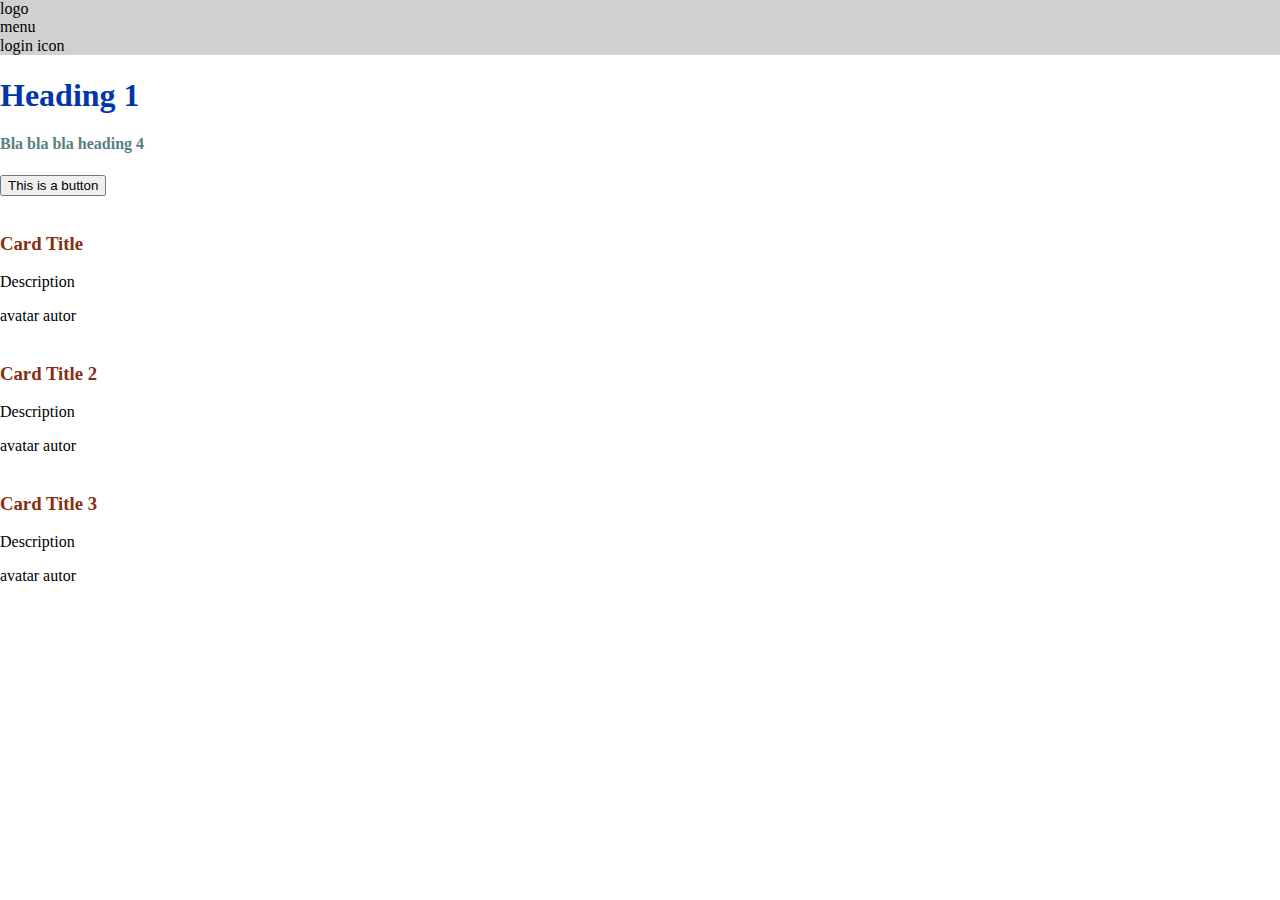
==== index.html @ f60b4ba6 "nknkjnkn" ====
<!DOCTYPE html>
<html lang="en">
<head>
    <meta charset="UTF-8">
    <meta http-equiv="X-UA-Compatible" content="IE=edge">
    <meta name="viewport" content="width=device-width, initial-scale=1.0">
    <title>Document</title>
    <link rel="stylesheet" href="css/normilize.css">
    <link rel="stylesheet" href="css/style.css">
</head>
<body>
<!-- start header -->
<header>
    <div>logo</div>
    <div>menu</div>
    <div>login icon</div>
</header>
<!-- end header -->

<!-- start hero -->
<section>
<h1> Heading 1</h1>
<h4> Bla bla bla heading 4</h4>
<button>This is a button </button>
</section>
<!-- end hero -->

<!-- start cards -->
<section>
<!-- start - card 1 -->
<div>
    <img src="" alt="">
    <h3>Card Title</h3>
    <p>Description</p>
   avatar
   autor
</div>
<!-- end - card 1 -->

<!-- start - card 2 -->
<div>
    <img src="" alt="">
    <h3>Card Title 2</h3>
    <p>Description</p>
   avatar
   autor
</div>
<!-- end - card 2 -->

<!-- start - card 3 -->
<div>
    <img src="" alt="">
    <h3>Card Title 3</h3>
    <p>Description</p>
   avatar
   autor
</div>
<!-- end - card 3 -->

</section>
<!-- end - cards -->

<!-- <div> div 1
    <div></div>
</div>



   <h1>Heading 1 </h1>
   <h2>Heading 2 </h2>
   <h3>Heading 3 </h3>
   <h4>Heading 4 </h4>
   <h5>Heading 5 </h5>
   <h6>Heading 6 </h6>
   <p> Paragraph </p> -->

</body>
</html>
---- css/normilize.css ----
/* Document
 * ========================================================================== */

/**
 * 1. Correct the line height in all browsers.
 * 2. Prevent adjustments of font size after orientation changes in
 *    IE on Windows Phone and in iOS.
 */

 html {
    line-height: 1.15; /* 1 */
    -ms-text-size-adjust: 100%; /* 2 */
    -webkit-text-size-adjust: 100%; /* 2 */
  }
  
  /* Sections
   * ========================================================================== */
  
  /**
   * Correct the font size and margin on `h1` elements within `section` and
   * `article` contexts in Chrome, Edge, Firefox, and Safari.
   */
  
  h1 {
    font-size: 2em;
    margin: 0.67em 0;
  }
  
  /* Grouping content
   * ========================================================================== */
  
  /**
   * Remove the margin on nested lists in Chrome, Edge, IE, and Safari.
   */
  
  dl dl,
  dl ol,
  dl ul,
  ol dl,
  ul dl {
    margin: 0;
  }
  
  /**
   * Remove the margin on nested lists in Edge 18- and IE.
   */
  
  ol ol,
  ol ul,
  ul ol,
  ul ul {
    margin: 0;
  }
  
  /**
   * 1. Add the correct box sizing in Firefox.
   * 2. Correct the inheritance of border color in Firefox.
   * 3. Show the overflow in Edge 18- and IE.
   */
  
  hr {
    box-sizing: content-box; /* 1 */
    color: inherit; /* 2 */
    height: 0; /* 1 */
    overflow: visible; /* 3 */
  }
  
  /**
   * Add the correct display in IE.
   */
  
  main {
    display: block;
  }
  
  /**
   * 1. Correct the inheritance and scaling of font size in all browsers.
   * 2. Correct the odd `em` font sizing in all browsers.
   */
  
  pre {
    font-family: monospace, monospace; /* 1 */
    font-size: 1em; /* 2 */
  }
  
  /* Text-level semantics
   * ========================================================================== */
  
  /**
   * Remove the gray background on active links in IE 10.
   */
  
  a {
    background-color: transparent;
  }
  
  /**
   * Add the correct text decoration in Edge 18-, IE, and Safari.
   */
  
  abbr[title] {
    text-decoration: underline;
    text-decoration: underline dotted;
  }
  
  /**
   * Add the correct font weight in Chrome, Edge, and Safari.
   */
  
  b,
  strong {
    font-weight: bolder;
  }
  
  /**
   * 1. Correct the inheritance and scaling of font size in all browsers.
   * 2. Correct the odd `em` font sizing in all browsers.
   */
  
  code,
  kbd,
  samp {
    font-family: monospace, monospace; /* 1 */
    font-size: 1em; /* 2 */
  }
  
  /**
   * Add the correct font size in all browsers.
   */
  
  small {
    font-size: 80%;
  }
  
  /* Embedded content
   * ========================================================================== */
  
  /**
   * Add the correct display in IE 9-.
   */
  
  audio,
  video {
    display: inline-block;
  }
  
  /**
   * Add the correct display in iOS 4-7.
   */
  
  audio:not([controls]) {
    display: none;
    height: 0;
  }
  
  /**
   * Remove the border on images within links in IE 10-.
   */
  
  img {
    border-style: none;
  }
  
  /**
   * Hide the overflow in IE.
   */
  
  svg:not(:root) {
    overflow: hidden;
  }
  
  /* Tabular data
   * ========================================================================== */
  
  /**
   * 1. Correct table border color inheritance in all Chrome, Edge, and Safari.
   * 2. Remove text indentation from table contents in Chrome, Edge, and Safari.
   */
  
  table {
    border-color: inherit; /* 1 */
    text-indent: 0; /* 2 */
  }
  
  /* Forms
   * ========================================================================== */
  
  /**
   * Remove the margin on controls in Safari.
   */
  
  button,
  input,
  select {
    margin: 0;
  }
  
  /**
   * 1. Show the overflow in IE.
   * 2. Remove the inheritance of text transform in Edge 18-, Firefox, and IE.
   */
  
  button {
    overflow: visible; /* 1 */
    text-transform: none; /* 2 */
  }
  
  /**
   * Correct the inability to style buttons in iOS and Safari.
   */
  
  button,
  [type="button"],
  [type="reset"],
  [type="submit"] {
    -webkit-appearance: button;
  }
  
  /**
   * Correct the padding in Firefox.
   */
  
  fieldset {
    padding: 0.35em 0.75em 0.625em;
  }
  
  /**
   * Show the overflow in Edge 18- and IE.
   */
  
  input {
    overflow: visible;
  }
  
  /**
   * 1. Correct the text wrapping in Edge 18- and IE.
   * 2. Correct the color inheritance from `fieldset` elements in IE.
   */
  
  legend {
    box-sizing: border-box; /* 1 */
    color: inherit; /* 2 */
    display: table; /* 1 */
    max-width: 100%; /* 1 */
    white-space: normal; /* 1 */
  }
  
  /**
   * 1. Add the correct display in Edge 18- and IE.
   * 2. Add the correct vertical alignment in Chrome, Edge, and Firefox.
   */
  
  progress {
    display: inline-block; /* 1 */
    vertical-align: baseline; /* 2 */
  }
  
  /**
   * Remove the inheritance of text transform in Firefox.
   */
  
  select {
    text-transform: none;
  }
  
  /**
   * 1. Remove the margin in Firefox and Safari.
   * 2. Remove the default vertical scrollbar in IE.
   */
  
  textarea {
    margin: 0; /* 1 */
    overflow: auto; /* 2 */
  }
  
  /**
   * 1. Add the correct box sizing in IE 10-.
   * 2. Remove the padding in IE 10-.
   */
  
  [type="checkbox"],
  [type="radio"] {
    box-sizing: border-box; /* 1 */
    padding: 0; /* 2 */
  }
  
  /**
   * 1. Correct the odd appearance in Chrome, Edge, and Safari.
   * 2. Correct the outline style in Safari.
   */
  
  [type="search"] {
    -webkit-appearance: textfield; /* 1 */
    outline-offset: -2px; /* 2 */
  }
  
  /**
   * Correct the cursor style of increment and decrement buttons in Safari.
   */
  
  ::-webkit-inner-spin-button,
  ::-webkit-outer-spin-button {
    height: auto;
  }
  
  /**
   * Correct the text style of placeholders in Chrome, Edge, and Safari.
   */
  
  ::-webkit-input-placeholder {
    color: inherit;
    opacity: 0.54;
  }
  
  /**
   * Remove the inner padding in Chrome, Edge, and Safari on macOS.
   */
  
  ::-webkit-search-decoration {
    -webkit-appearance: none;
  }
  
  /**
   * 1. Correct the inability to style upload buttons in iOS and Safari.
   * 2. Change font properties to `inherit` in Safari.
   */
  
  ::-webkit-file-upload-button {
    -webkit-appearance: button; /* 1 */
    font: inherit; /* 2 */
  }
  
  /**
   * Remove the inner border and padding of focus outlines in Firefox.
   */
  
  ::-moz-focus-inner {
    border-style: none;
    padding: 0;
  }
  
  /**
   * Restore the focus outline styles unset by the previous rule in Firefox.
   */
  
  :-moz-focusring {
    outline: 1px dotted ButtonText;
  }
  
  /**
   * Remove the additional :invalid styles in Firefox.
   */
  
  :-moz-ui-invalid {
    box-shadow: none;
  }
  
  /* Interactive
   * ========================================================================== */
  
  /*
   * Add the correct display in Edge 18- and IE.
   */
  
  details {
    display: block;
  }
  
  /*
   * Add the correct styles in Edge 18-, IE, and Safari.
   */
  
  dialog {
    background-color: white;
    border: solid;
    color: black;
    display: block;
    height: -moz-fit-content;
    height: -webkit-fit-content;
    height: fit-content;
    left: 0;
    margin: auto;
    padding: 1em;
    position: absolute;
    right: 0;
    width: -moz-fit-content;
    width: -webkit-fit-content;
    width: fit-content;
  }
  
  dialog:not([open]) {
    display: none;
  }
  
  /*
   * Add the correct display in all browsers.
   */
  
  summary {
    display: list-item;
  }
  
  /* Scripting
   * ========================================================================== */
  
  /**
   * Add the correct display in IE 9-.
   */
  
  canvas {
    display: inline-block;
  }
  
  /**
   * Add the correct display in IE.
   */
  
  template {
    display: none;
  }
  
  /* User interaction
   * ========================================================================== */
  
  /**
   * Add the correct display in IE 10-.
   */
  
  [hidden] {
    display: none;
  }
---- css/style.css ----
body {
    margin: 0;
}

h1 {
    color: rgb(0, 54, 170);
}
h2 {
    color: chartreuse;
}
h3 {
    color: rgb(136, 45, 17);
}
h4 {
    color: rgb(88, 128, 129);
}
header {
    background-color: rgb(209, 209, 209);
}

div {
    border: solid 0,5px blueviolet;
    width: 100px;
}
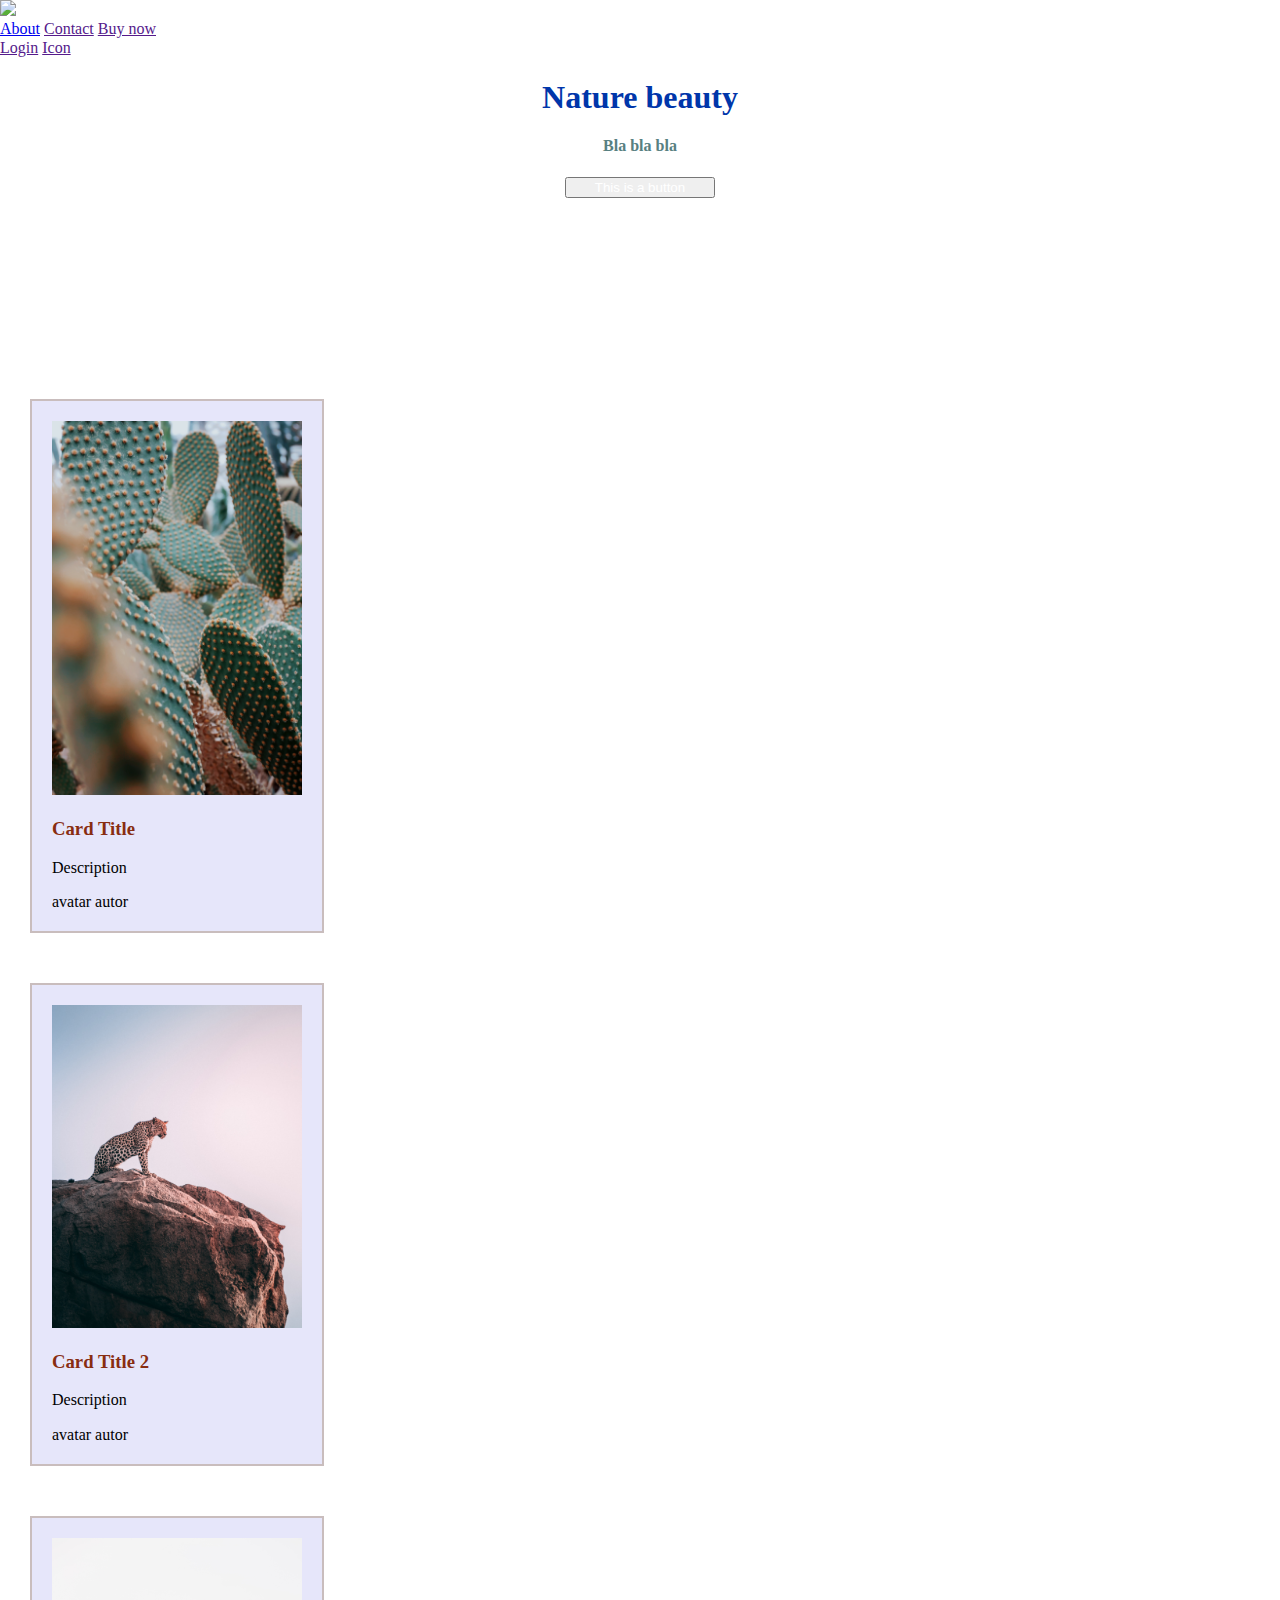
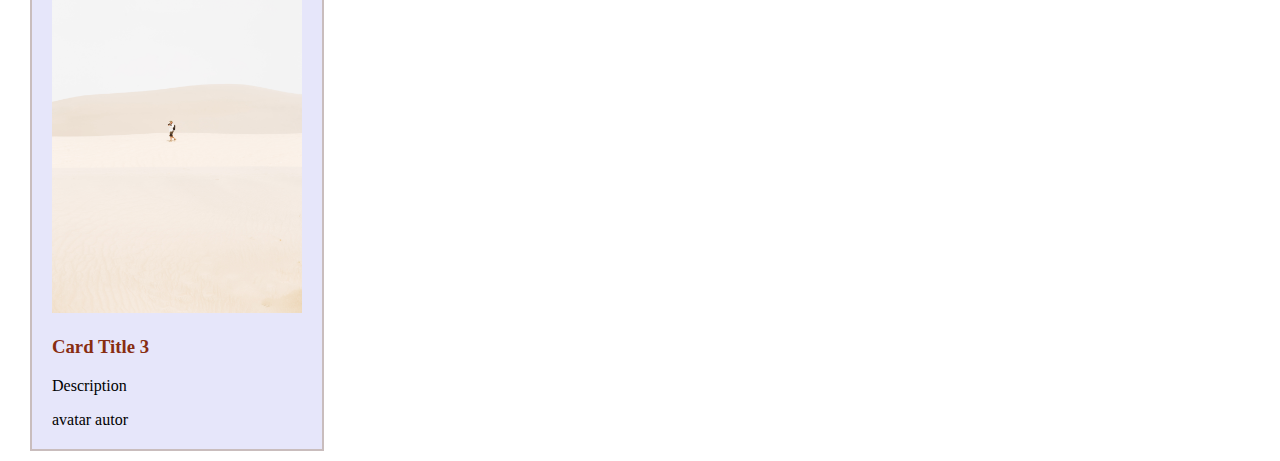
==== commit c530f89c: "fdbfds" ====
--- a/index.html
+++ b/index.html
@@ -11,25 +11,35 @@
 <body>
 <!-- start header -->
 <header>
-    <div>logo</div>
-    <div>menu</div>
-    <div>login icon</div>
+    <div>
+        <img src="https://www.ironhack.com/assets/icons/ironhack_logos/logo.svg" 
+        class="logo-header">
+    </div>
+    <nav>
+        <a href="https://www.whatsapp.com/">About</a>
+        <a href="">Contact</a>
+        <a href="">Buy now</a>
+    </nav>
+    <div>
+        <a href="">Login</a>
+        <a href="">Icon</a>
+    </div>
 </header>
 <!-- end header -->
 
 <!-- start hero -->
-<section>
-<h1> Heading 1</h1>
-<h4> Bla bla bla heading 4</h4>
-<button>This is a button </button>
+<section id="hero">
+<h1> Nature beauty</h1>
+<h4> Bla bla bla </h4>
+<button class="button">This is a button </button>
 </section>
 <!-- end hero -->
 
 <!-- start cards -->
 <section>
 <!-- start - card 1 -->
-<div>
-    <img src="" alt="">
+<div class="card">
+    <img src="img/cactus.jpg" alt="">
     <h3>Card Title</h3>
     <p>Description</p>
    avatar
@@ -38,8 +48,8 @@
 <!-- end - card 1 -->
 
 <!-- start - card 2 -->
-<div>
-    <img src="" alt="">
+<div class="card">
+    <img src="img/animal.jpg" alt="">
     <h3>Card Title 2</h3>
     <p>Description</p>
    avatar
@@ -48,8 +58,8 @@
 <!-- end - card 2 -->
 
 <!-- start - card 3 -->
-<div>
-    <img src="" alt="">
+<div class="card">
+    <img src="img/Desert.jpg" alt="">
     <h3>Card Title 3</h3>
     <p>Description</p>
    avatar
--- a/css/style.css
+++ b/css/style.css
@@ -14,11 +14,31 @@
 h4 {
     color: rgb(88, 128, 129);
 }
-header {
-    background-color: rgb(209, 209, 209);
+/* div {
+    border: solid 1px rgb(99, 64, 131);
+    width: 150px;
+} */
+
+.card {
+    background-color: lavender;
+    width: 250px;
+    padding: 20px;
+    border: 2px solid rgb(201, 189, 189);
+    margin: 50px 30px 10px 30px;
+}
+img {
+    width: 100%;
+}
+.logo-header {
+    width: 100px;
 }
 
-div {
-    border: solid 0,5px blueviolet;
-    width: 100px;
+.button {
+    width: 150px;
+    color: rgb(255, 255, 255); 
 }
+#hero { 
+    height: 30vh;
+    /* background-color: cornsilk; */
+text-align: center;
+}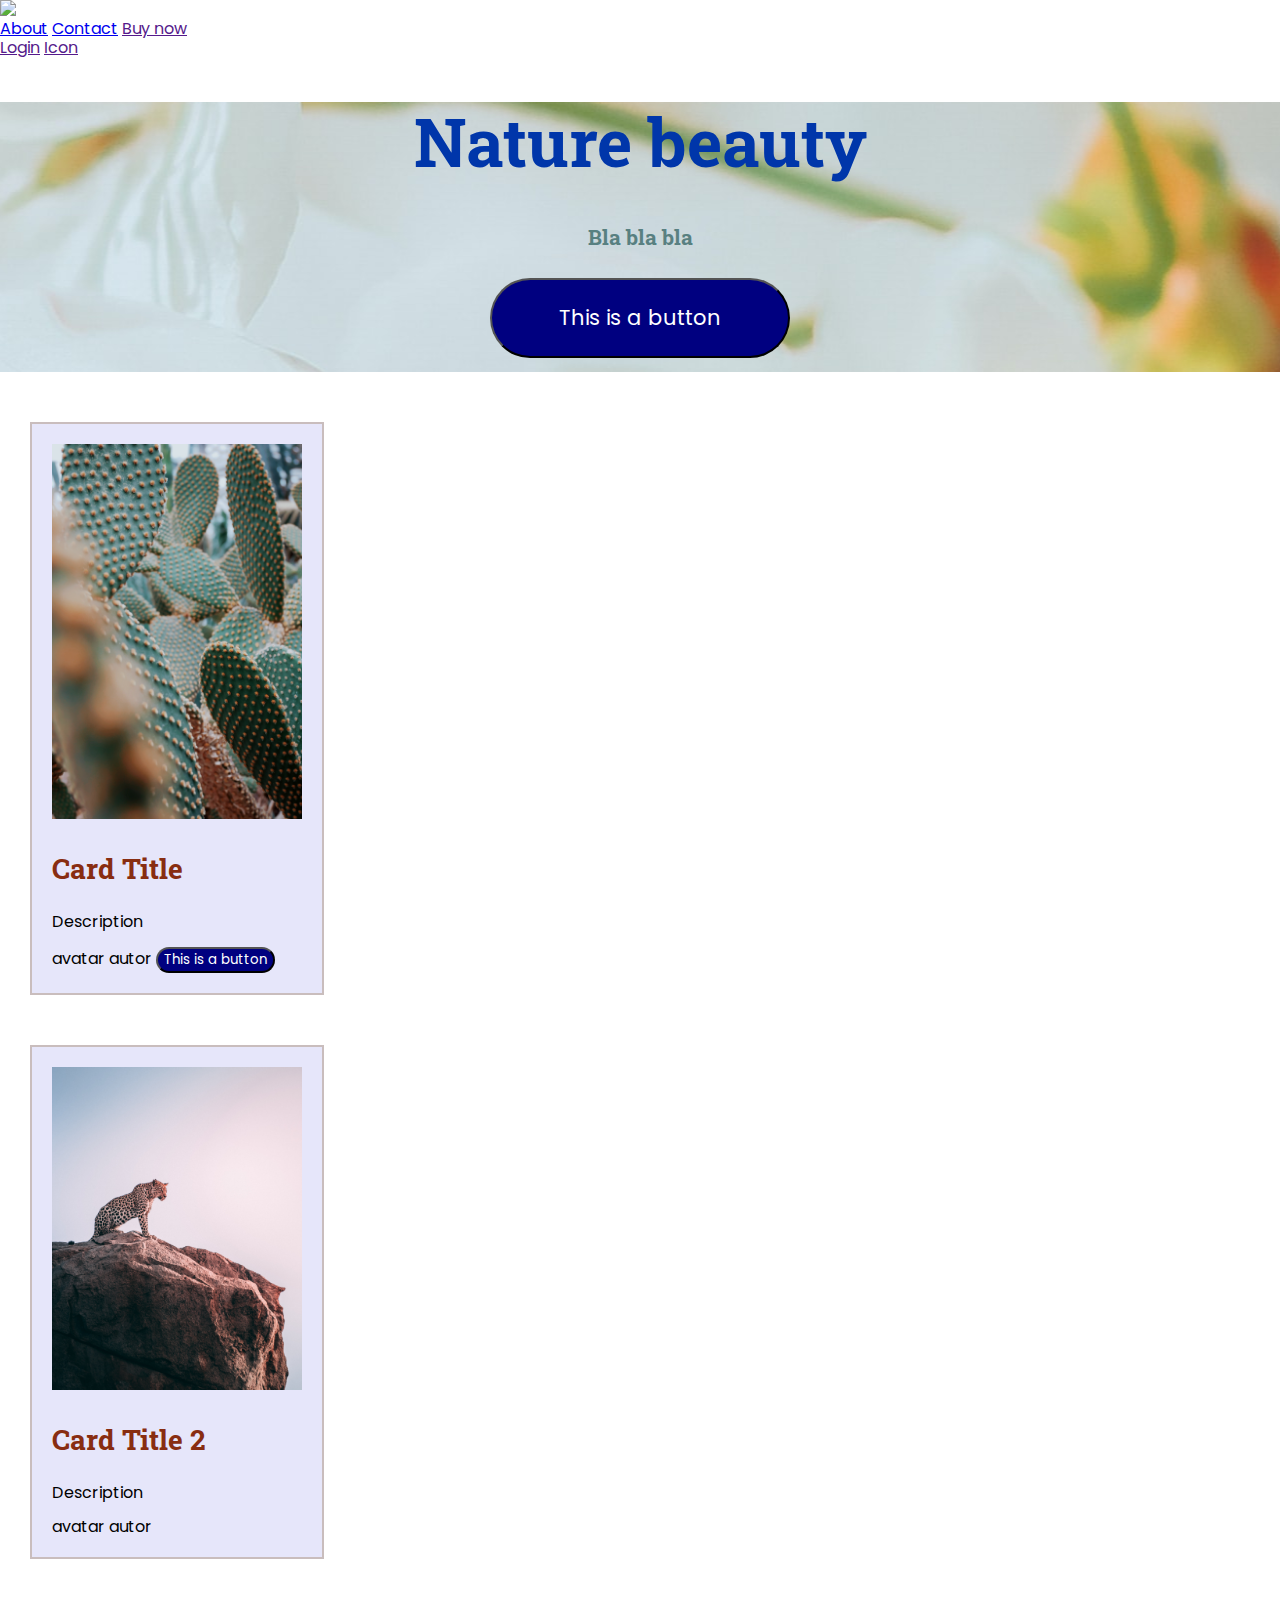
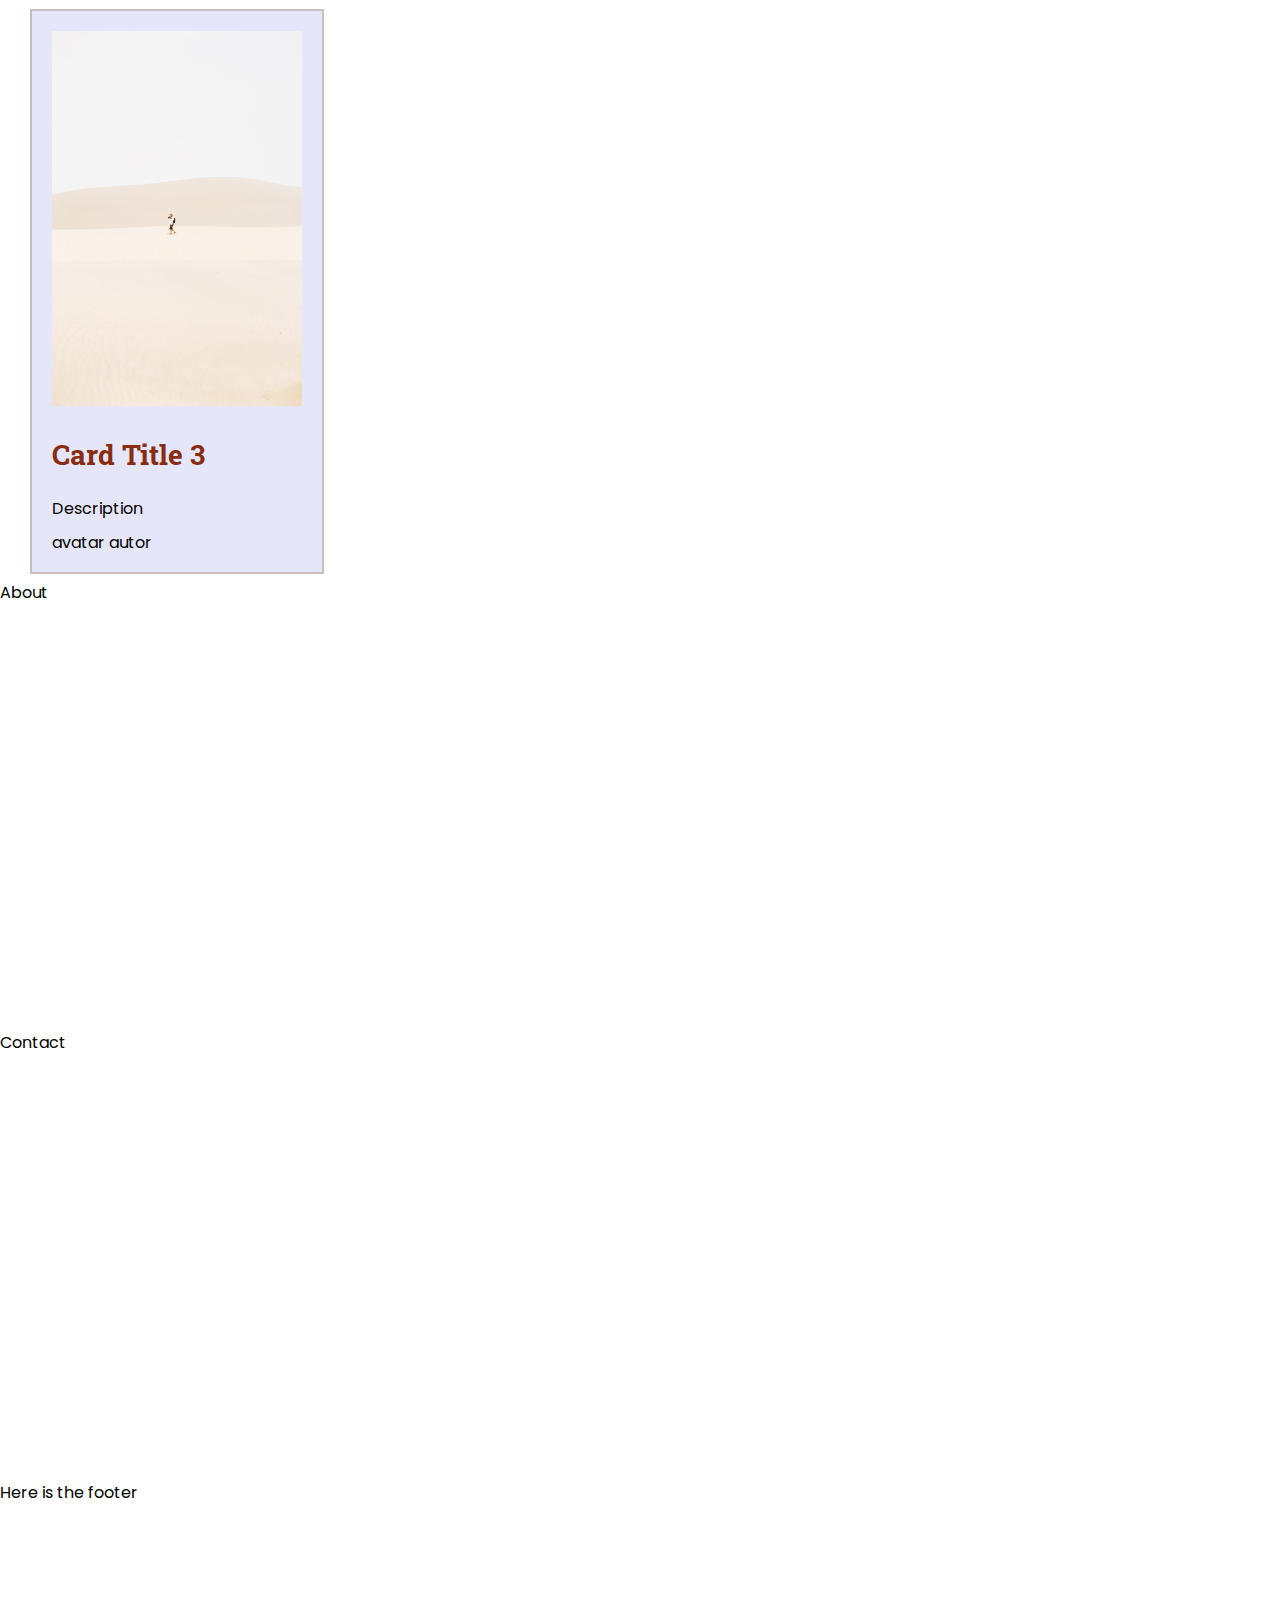
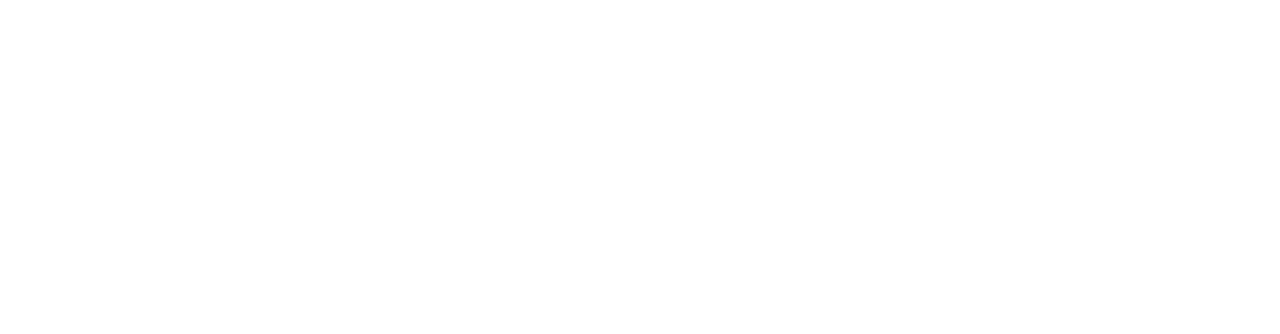
==== commit 538acd2a: "vdvs" ====
--- a/index.html
+++ b/index.html
@@ -5,8 +5,13 @@
     <meta http-equiv="X-UA-Compatible" content="IE=edge">
     <meta name="viewport" content="width=device-width, initial-scale=1.0">
     <title>Document</title>
+    <!-- CSS -->
     <link rel="stylesheet" href="css/normilize.css">
     <link rel="stylesheet" href="css/style.css">
+
+    <!-- Fonts -->
+    <link rel="preconnect" href="https://fonts.gstatic.com">
+<link href="https://fonts.googleapis.com/css2?family=Poppins&family=Roboto+Slab&display=swap" rel="stylesheet">
 </head>
 <body>
 <!-- start header -->
@@ -16,8 +21,8 @@
         class="logo-header">
     </div>
     <nav>
-        <a href="https://www.whatsapp.com/">About</a>
-        <a href="">Contact</a>
+        <a href="#about">About</a>
+        <a href="#contact">Contact</a>
         <a href="">Buy now</a>
     </nav>
     <div>
@@ -31,7 +36,7 @@
 <section id="hero">
 <h1> Nature beauty</h1>
 <h4> Bla bla bla </h4>
-<button class="button">This is a button </button>
+<button class="btn-large">This is a button </button>
 </section>
 <!-- end hero -->
 
@@ -44,6 +49,8 @@
     <p>Description</p>
    avatar
    autor
+   <button>This is a button </button>
+</section>
 </div>
 <!-- end - card 1 -->
 
@@ -70,6 +77,27 @@
 </section>
 <!-- end - cards -->
 
+<!-- start - about -->
+<section id="about">
+    About
+</section>
+
+<!-- end - about -->
+
+<!-- start - contact -->
+<section id="contact">
+    Contact
+</section>
+
+<!-- end - contact -->
+
+<!-- start - footer -->
+<section id="footer">
+    Here is the footer
+</section>
+
+<!-- end - footer -->
+
 <!-- <div> div 1
     <div></div>
 </div>
--- a/css/style.css
+++ b/css/style.css
@@ -1,18 +1,28 @@
+* { font-family: 'Poppins', sans-serif;
+}
+
 body {
     margin: 0;
 }
 
+h1, h2, h3, h4 {
+    font-family: 'Roboto Slab', serif;
+}
 h1 {
     color: rgb(0, 54, 170);
+    font-size: 4.209rem;
 }
 h2 {
     color: chartreuse;
+    font-size: 2.369rem;
 }
 h3 {
     color: rgb(136, 45, 17);
+    font-size: 1.777rem;
 }
 h4 {
     color: rgb(88, 128, 129);
+    font-size: 1.333rem;
 }
 /* div {
     border: solid 1px rgb(99, 64, 131);
@@ -33,12 +43,34 @@
     width: 100px;
 }
 
-.button {
-    width: 150px;
-    color: rgb(255, 255, 255); 
-}
 #hero { 
     height: 30vh;
     /* background-color: cornsilk; */
 text-align: center;
-}+background-image: url('../img/flower.jpg');
+background-size: auto;
+background-position: center;
+}
+button {
+    background-color: navy;
+    color: white;
+    border-radius: 50px;
+}
+
+.btn-large {
+    width: 300px;
+    height: 80px;
+    font-size: 21px;
+}
+#about {
+    height: 50vh;
+
+}
+
+#contact {
+height: 50vh;
+}
+
+#footer {
+    height: 50vh;
+    }
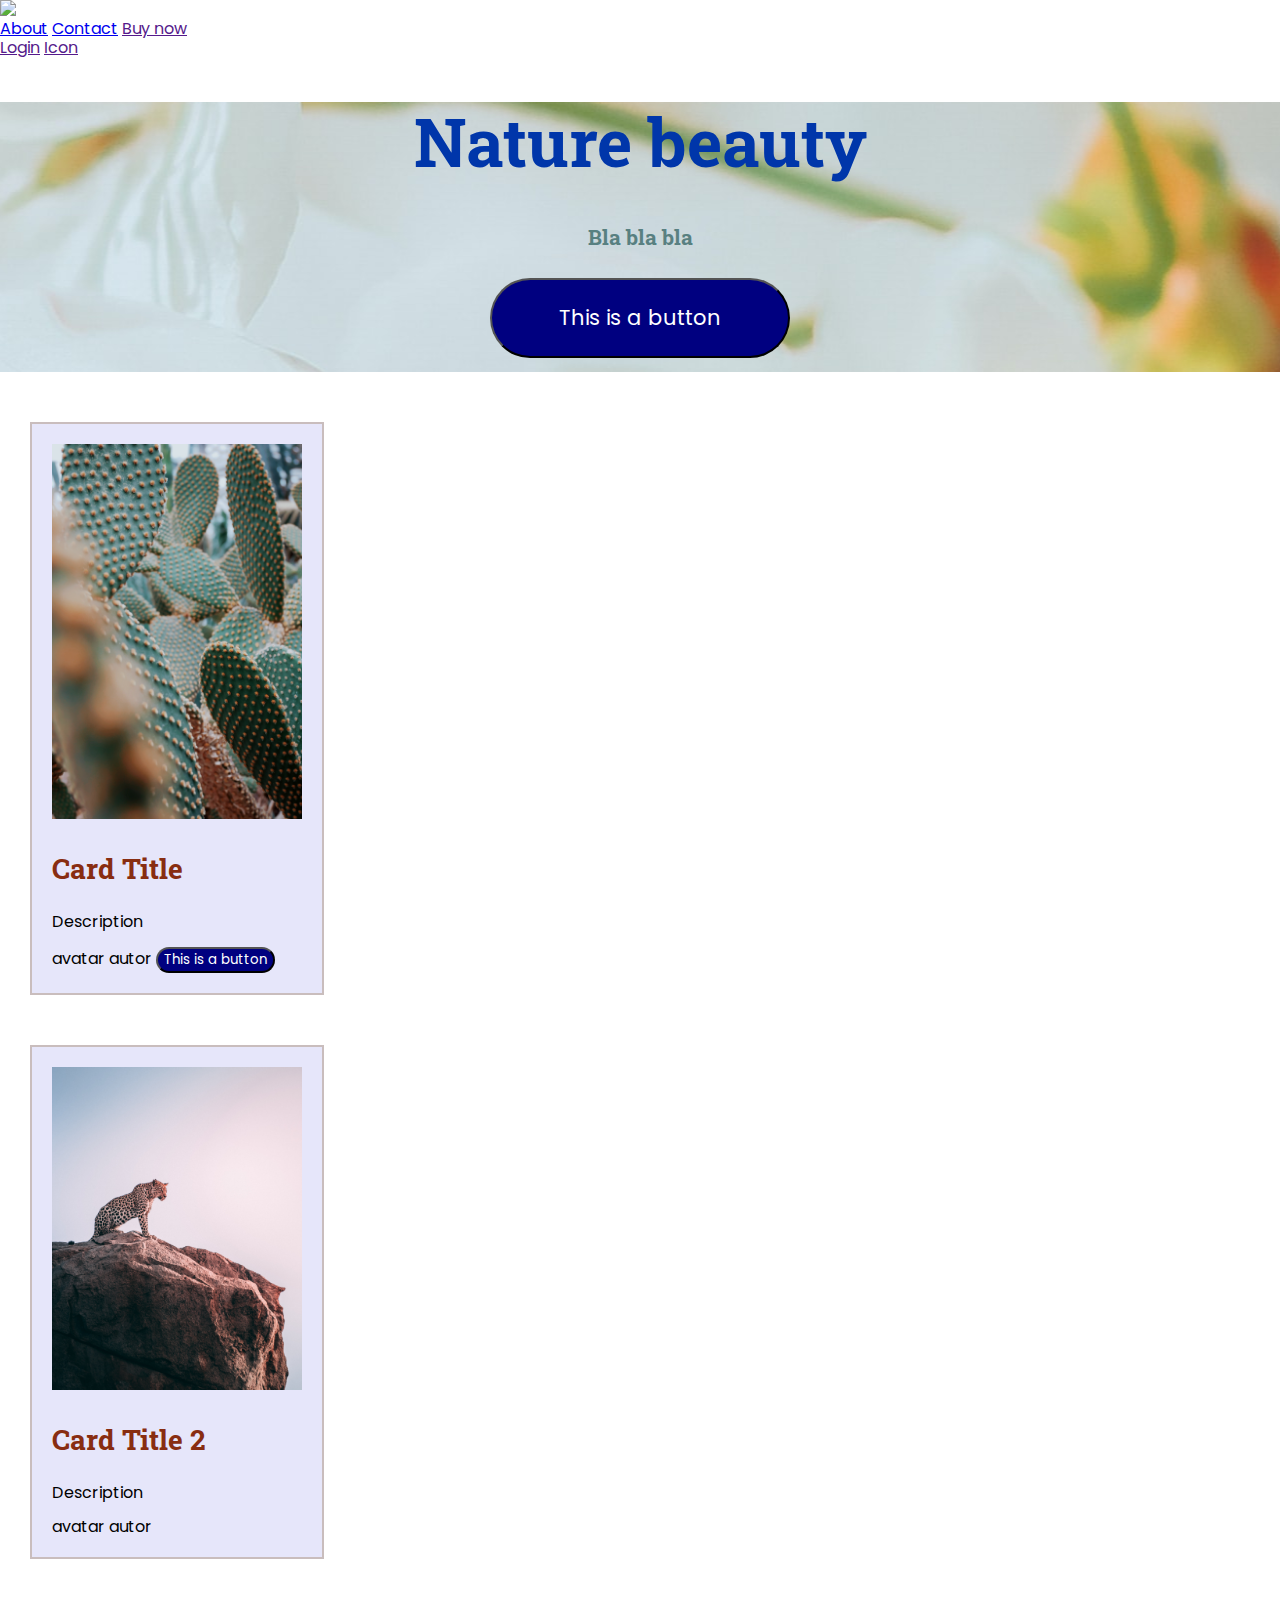
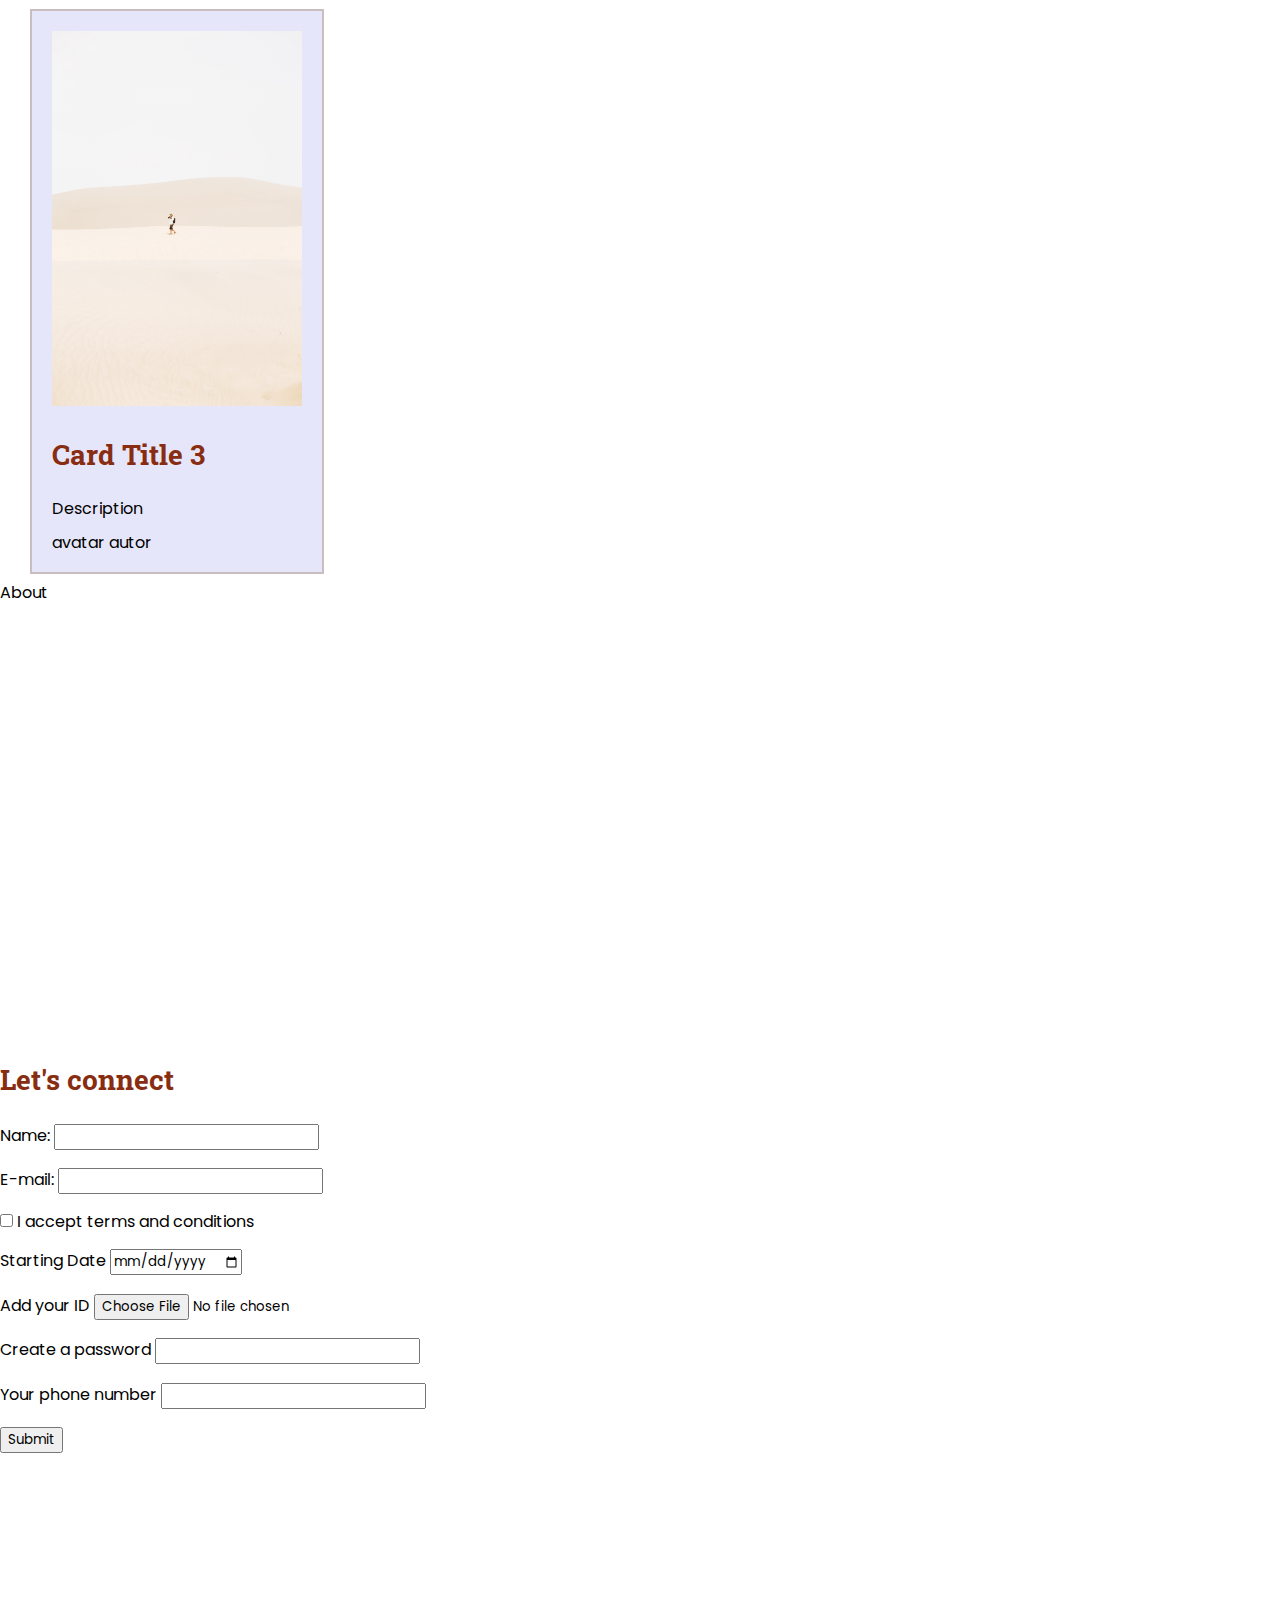
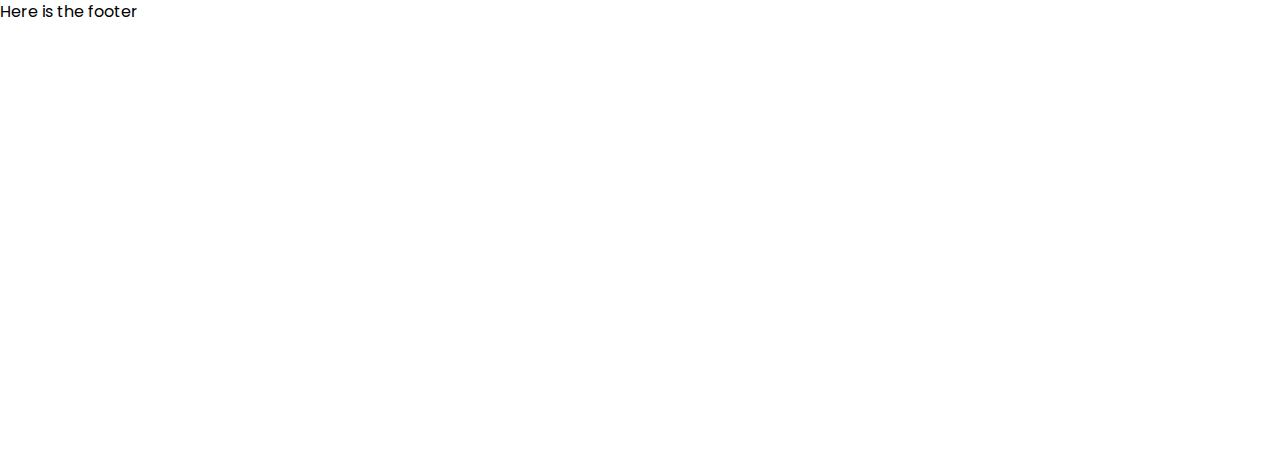
==== commit 82956a60: "knkl" ====
--- a/index.html
+++ b/index.html
@@ -86,7 +86,39 @@
 
 <!-- start - contact -->
 <section id="contact">
-    Contact
+    <h3>Let's connect</h3>
+
+    <label for="name"> Name:</label>
+    <input type="text" id="name">
+
+    <br></br>
+
+    <label for="email"> E-mail:</label>
+    <input type="email" id="email">
+    <br></br>
+    <input type="checkbox">
+    <label for="checkbox"> I accept terms and conditions </label>
+    
+
+    <br></br>
+    <label for="date"> Starting Date</label>
+    <input type="date">
+
+    <br></br>
+    <label for="document"> Add your ID</label>
+    <input type="file" id="document">
+
+    <br></br>
+    <label for="password"> Create a password</label>
+    <input type="password">
+
+    <br></br>
+    <label for="password"> Your phone number</label>
+    <input type="tel">
+
+    <br></br>
+    <input type="submit">
+
 </section>
 
 <!-- end - contact -->
--- a/css/style.css
+++ b/css/style.css
@@ -68,7 +68,7 @@
 }
 
 #contact {
-height: 50vh;
+height: 60vh;
 }
 
 #footer {
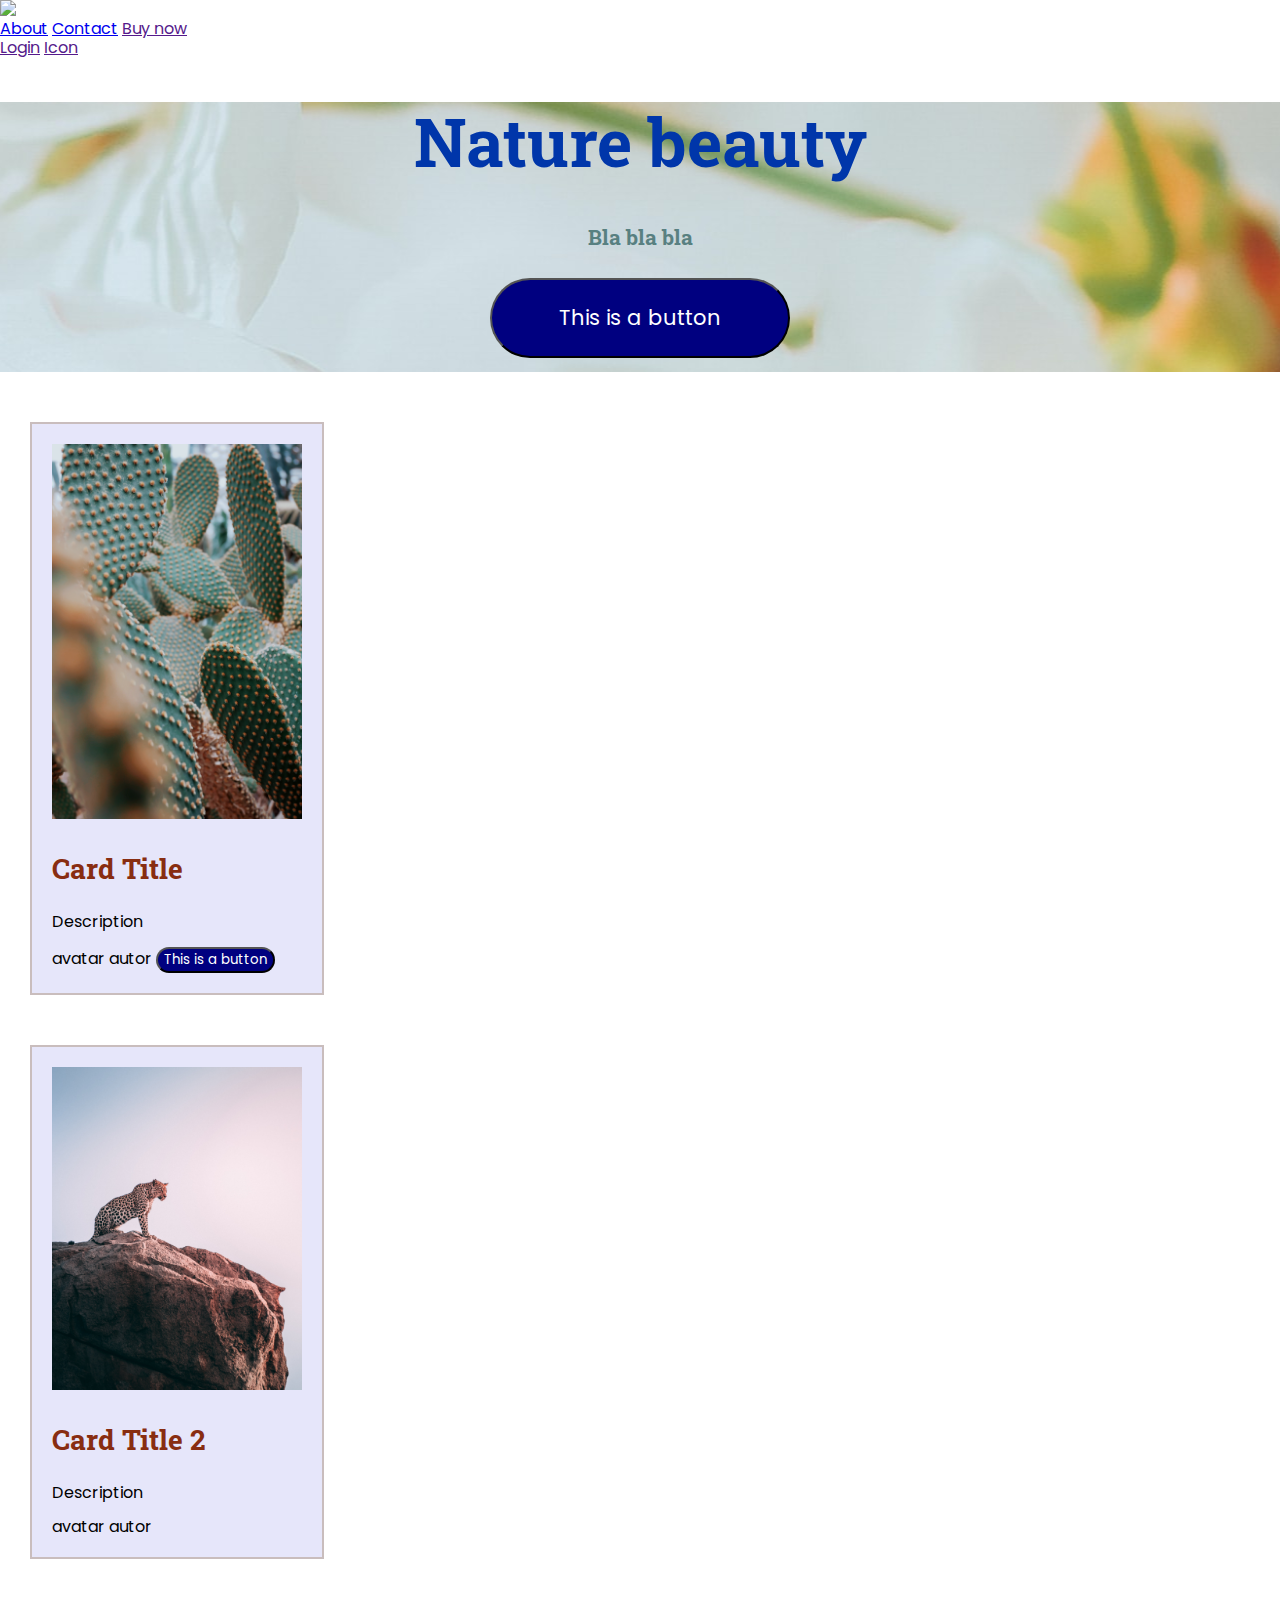
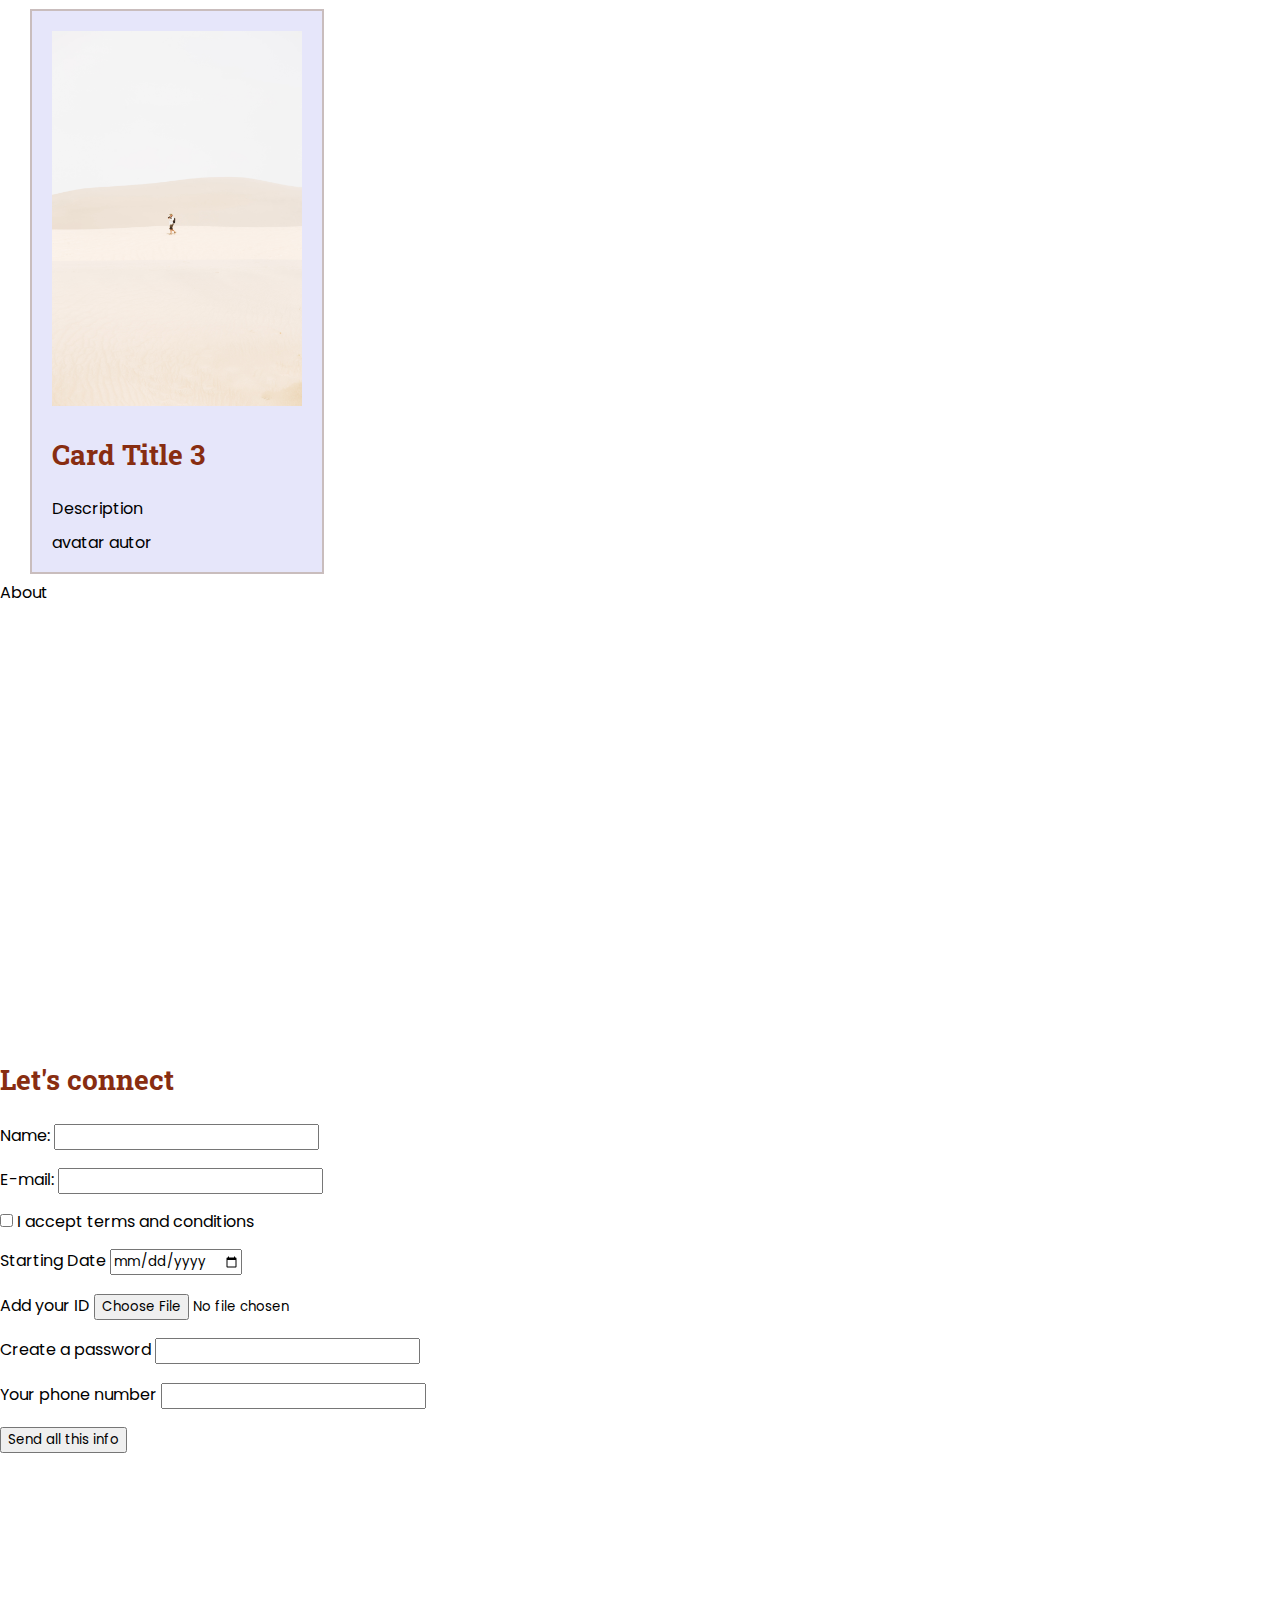
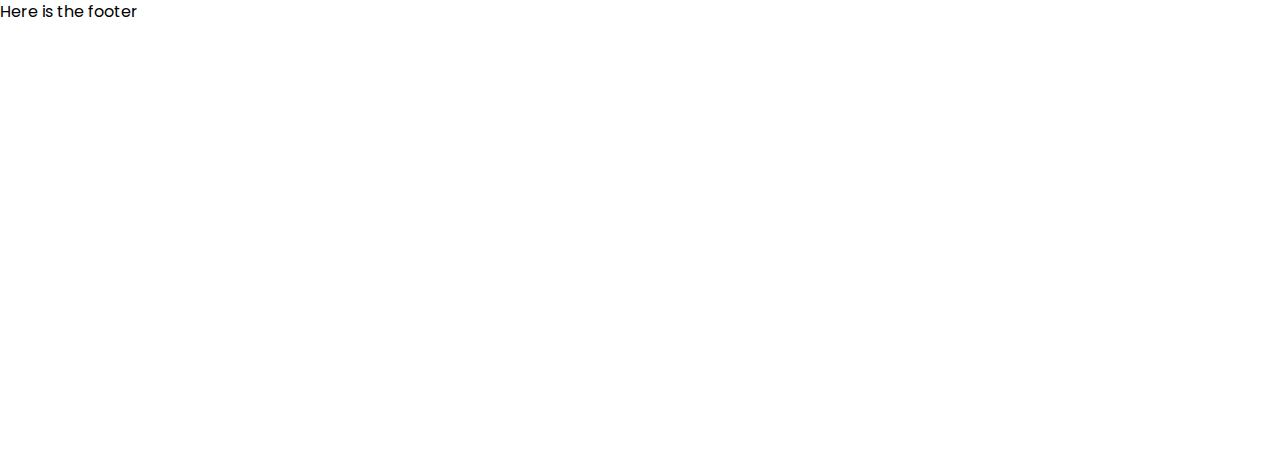
==== commit d2ffac73: "Update index.html" ====
--- a/index.html
+++ b/index.html
@@ -117,7 +117,7 @@
     <input type="tel">
 
     <br></br>
-    <input type="submit">
+    <input type="submit" value="Send all this info">
 
 </section>
 
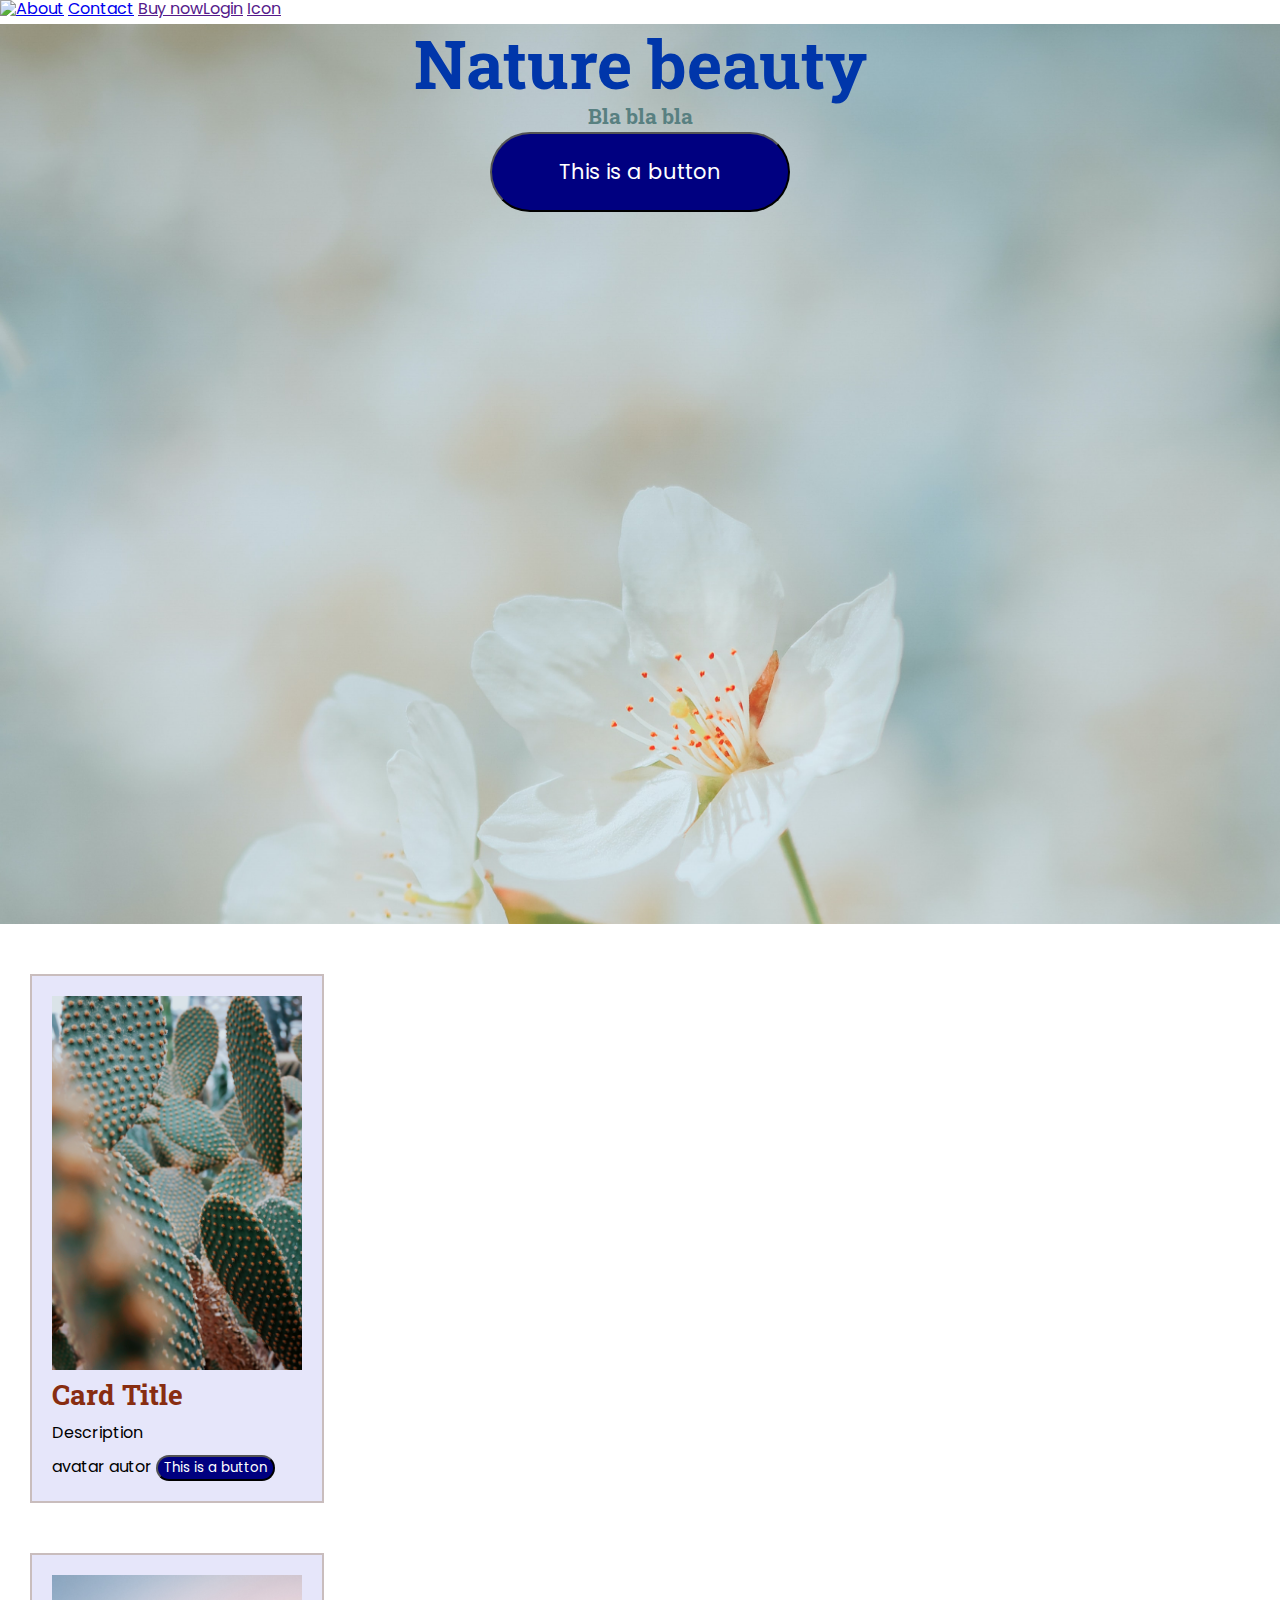
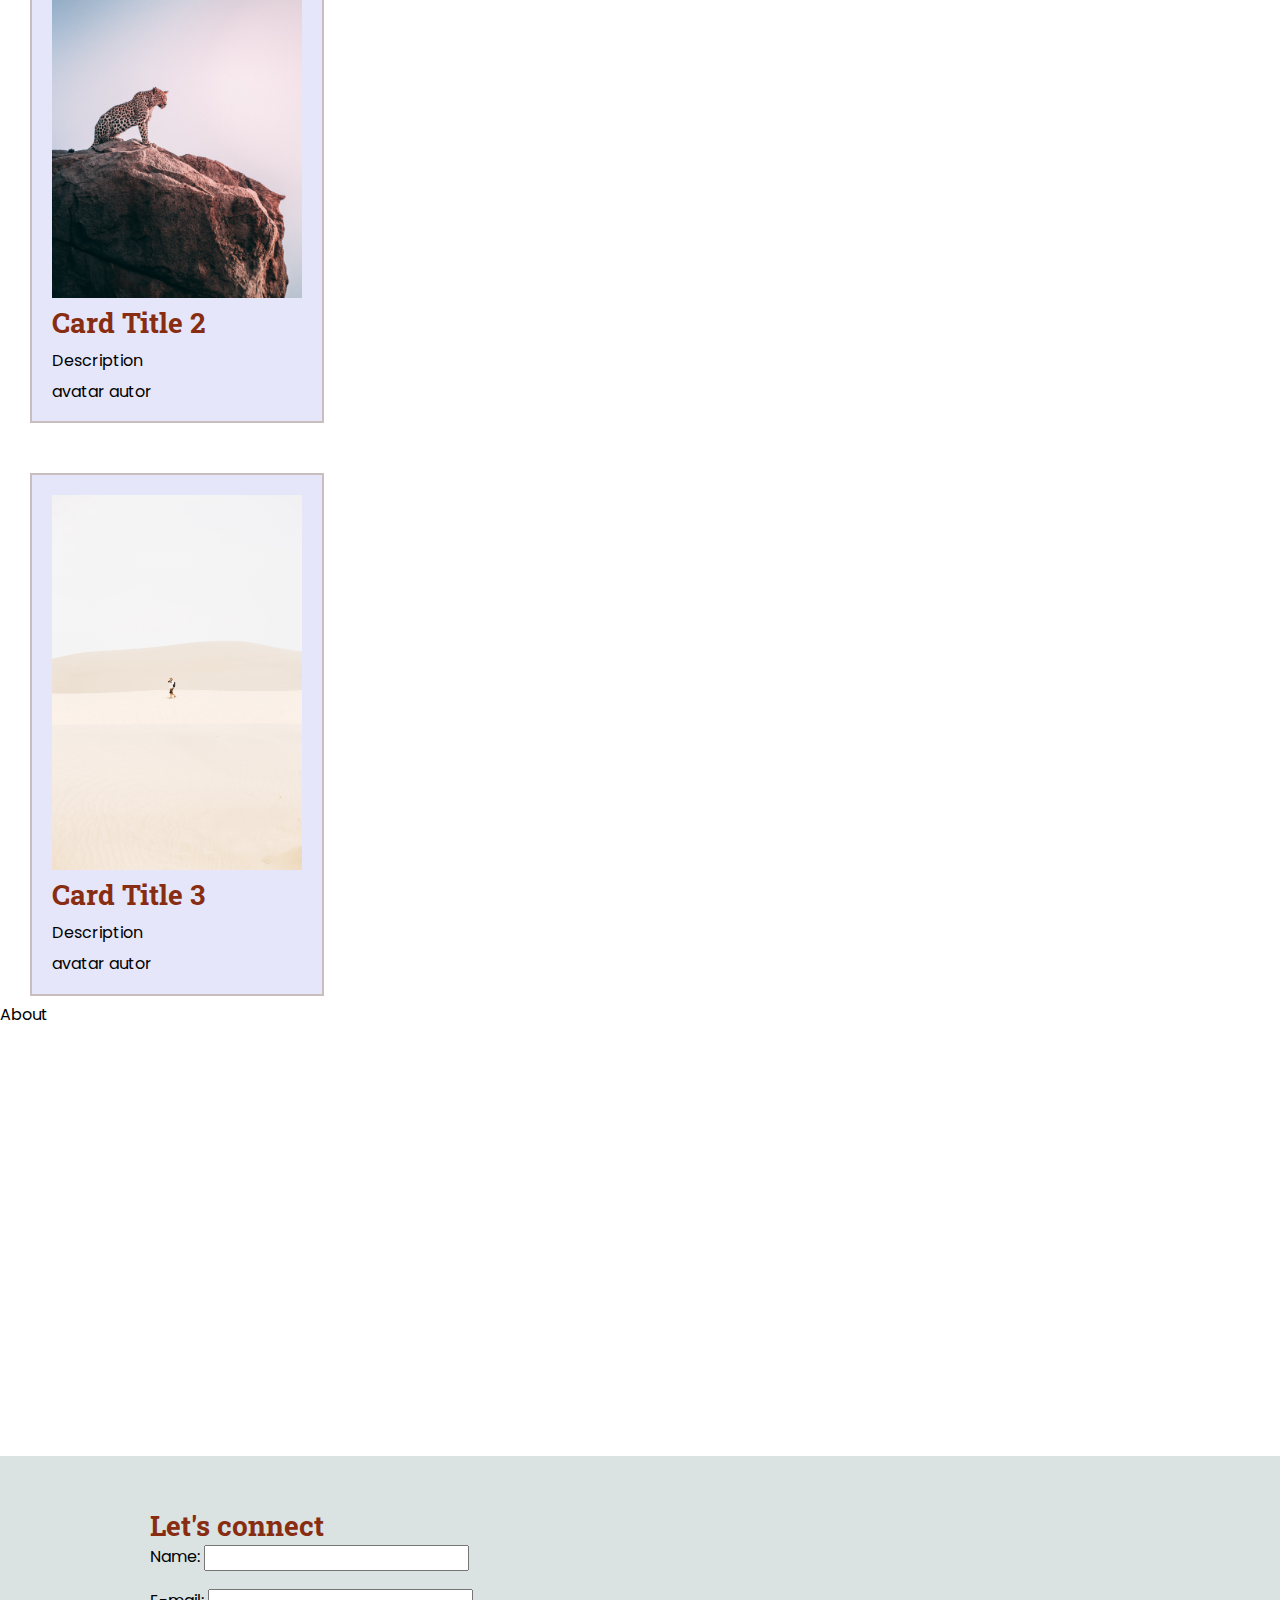
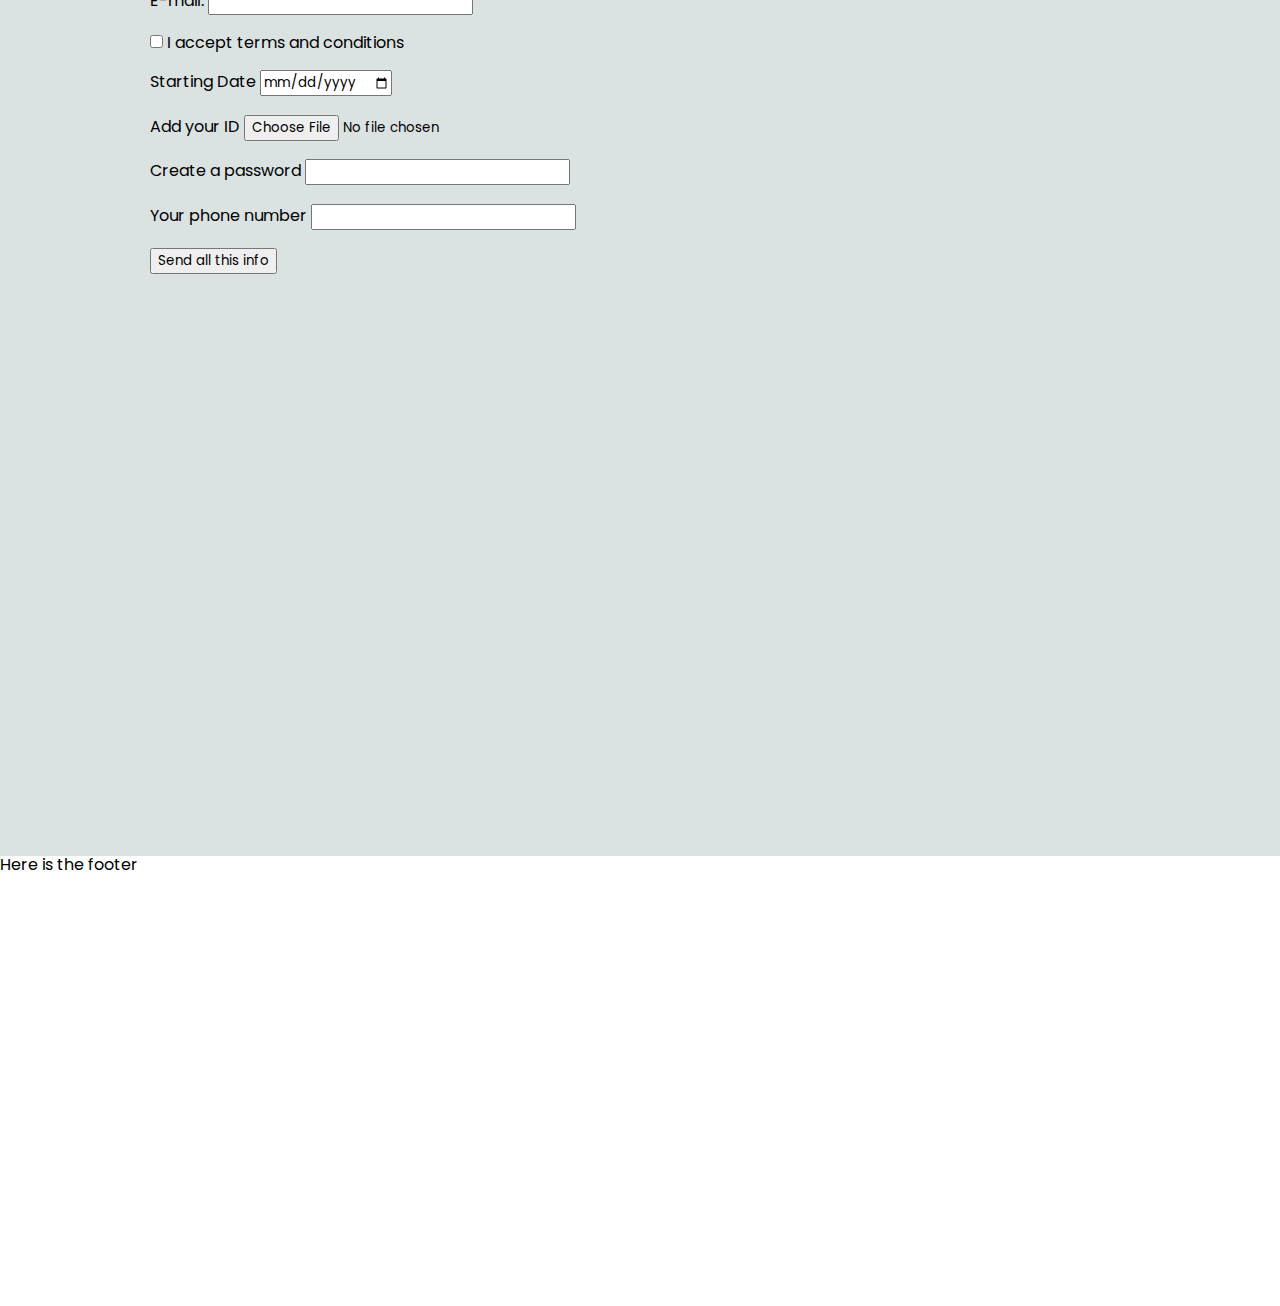
==== commit 14d8e3cd: "brdb" ====
--- a/index.html
+++ b/index.html
@@ -15,10 +15,9 @@
 </head>
 <body>
 <!-- start header -->
-<header>
+    <header class="container"> 
     <div>
-        <img src="https://www.ironhack.com/assets/icons/ironhack_logos/logo.svg" 
-        class="logo-header">
+        <img src="https://www.ironhack.com/assets/icons/ironhack_logos/logo.svg" class="logo-header">
     </div>
     <nav>
         <a href="#about">About</a>
@@ -61,6 +60,7 @@
     <p>Description</p>
    avatar
    autor
+   
 </div>
 <!-- end - card 2 -->
 
--- a/css/style.css
+++ b/css/style.css
@@ -7,6 +7,7 @@
 
 h1, h2, h3, h4 {
     font-family: 'Roboto Slab', serif;
+    margin-block: 0.2rem;
 }
 h1 {
     color: rgb(0, 54, 170);
@@ -24,6 +25,21 @@
     color: rgb(88, 128, 129);
     font-size: 1.333rem;
 }
+
+h5 {
+    font-size: 1.414rem;
+
+}
+
+h6 { 
+
+}
+
+p {
+    line-height: 1.6em;
+    margin-block: 0.6em;
+}
+
 /* div {
     border: solid 1px rgb(99, 64, 131);
     width: 150px;
@@ -43,13 +59,23 @@
     width: 100px;
 }
 
+.header {
+    background-color: burlywood;
+justify-content: space-between;
+
+}
+
+.container {
+    display: flex; 
+}
+
 #hero { 
-    height: 30vh;
+    height: 100vh;
     /* background-color: cornsilk; */
 text-align: center;
 background-image: url('../img/flower.jpg');
-background-size: auto;
-background-position: center;
+background-size: cover;
+/* background-position: center; */
 }
 button {
     background-color: navy;
@@ -68,9 +94,16 @@
 }
 
 #contact {
-height: 60vh;
+height: 100vh;
+background-color: rgb(218, 226, 226);
+/* border: 5px solid blueviolet; */
+background-position: center;
+padding: 50px 150px;
+
 }
 
 #footer {
     height: 50vh;
     }
+
+    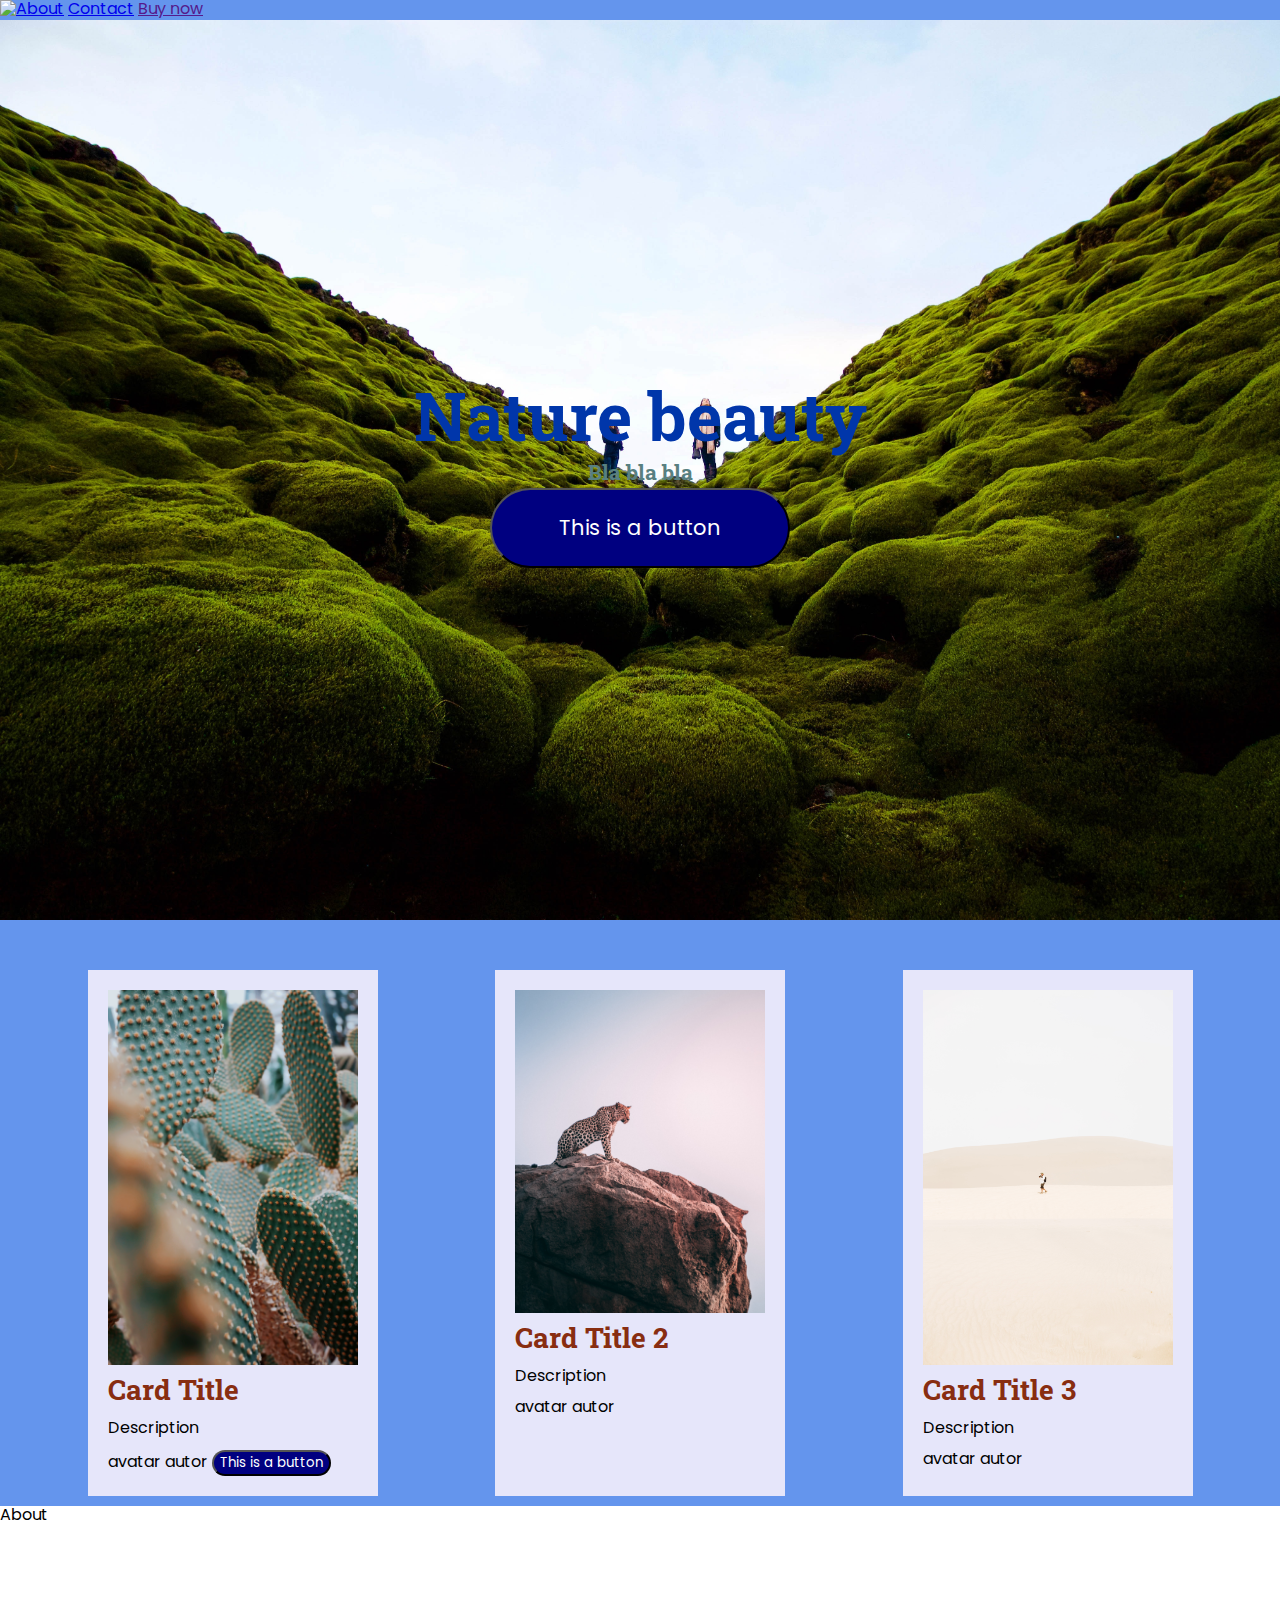
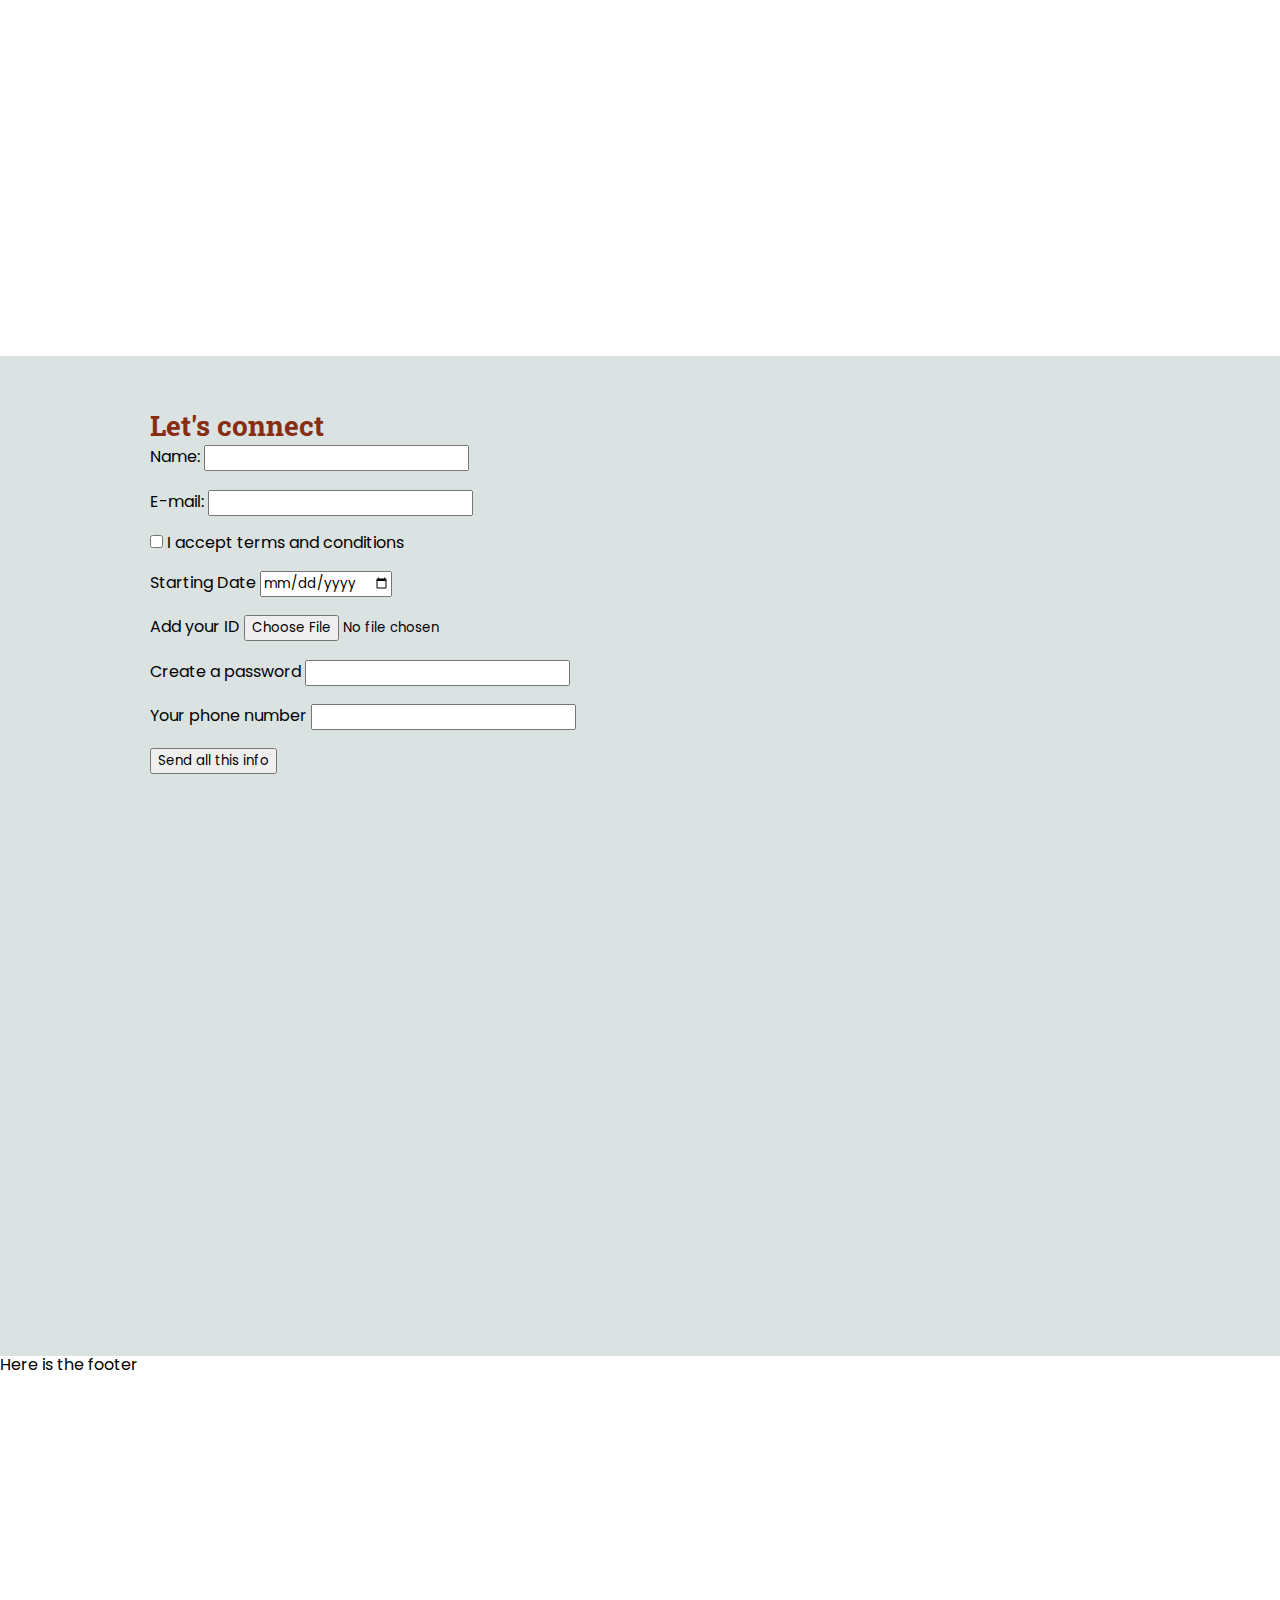
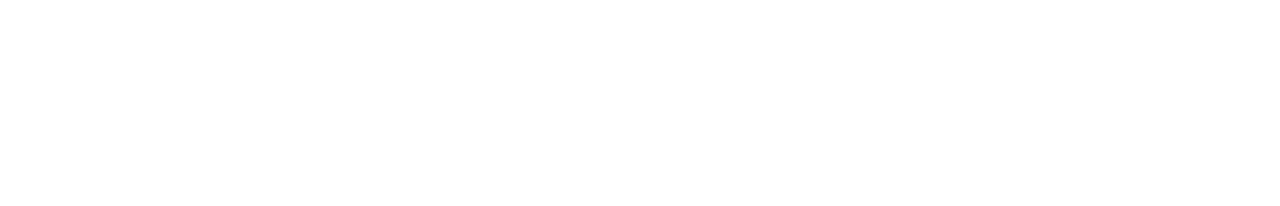
==== commit 8d5fdc66: "fgbfg" ====
--- a/index.html
+++ b/index.html
@@ -10,29 +10,35 @@
     <link rel="stylesheet" href="css/style.css">
 
     <!-- Fonts -->
+    <script src="https://kit.fontawesome.com/bff7ea3e36.js" crossorigin="anonymous"></script>
     <link rel="preconnect" href="https://fonts.gstatic.com">
 <link href="https://fonts.googleapis.com/css2?family=Poppins&family=Roboto+Slab&display=swap" rel="stylesheet">
 </head>
 <body>
+
 <!-- start header -->
     <header class="container"> 
     <div>
         <img src="https://www.ironhack.com/assets/icons/ironhack_logos/logo.svg" class="logo-header">
     </div>
+<div>
     <nav>
         <a href="#about">About</a>
         <a href="#contact">Contact</a>
         <a href="">Buy now</a>
     </nav>
+</div>
     <div>
-        <a href="">Login</a>
-        <a href="">Icon</a>
+        <nav>
+        <a href=""><i class="far fa-user-circle fa-2x"></i></a>
+        <a href=""><i class="fas fa-search fa-2x"></i></a>
+    </nav>
     </div>
 </header>
 <!-- end header -->
 
 <!-- start hero -->
-<section id="hero">
+<section class="container" id="hero">
 <h1> Nature beauty</h1>
 <h4> Bla bla bla </h4>
 <button class="btn-large">This is a button </button>
@@ -40,7 +46,7 @@
 <!-- end hero -->
 
 <!-- start cards -->
-<section>
+<section id="card" class="container">
 <!-- start - card 1 -->
 <div class="card">
     <img src="img/cactus.jpg" alt="">
@@ -49,7 +55,6 @@
    avatar
    autor
    <button>This is a button </button>
-</section>
 </div>
 <!-- end - card 1 -->
 
--- a/css/style.css
+++ b/css/style.css
@@ -45,13 +45,7 @@
     width: 150px;
 } */
 
-.card {
-    background-color: lavender;
-    width: 250px;
-    padding: 20px;
-    border: 2px solid rgb(201, 189, 189);
-    margin: 50px 30px 10px 30px;
-}
+
 img {
     width: 100%;
 }
@@ -60,23 +54,35 @@
 }
 
 .header {
-    background-color: burlywood;
-justify-content: space-between;
-
+    background-color: darkgray;
+    justify-content: space-between;
+    align-items: center;
+    padding: 20px;
 }
 
 .container {
-    display: flex; 
+    /* display: flex; 
+    flex-direction: row;
+    justify-content:space-between;
+    padding: 10px 20px;
+    height: 15vh;
+    align-items: center; */
+    background-color: cornflowerblue;
+    display: flex;
 }
 
-#hero { 
+#hero {
     height: 100vh;
-    /* background-color: cornsilk; */
-text-align: center;
-background-image: url('../img/flower.jpg');
-background-size: cover;
-/* background-position: center; */
+    /* background-color: tomato; */
+    text-align: center;
+    background-image: url('../img/Grass.jpg');
+    background-size: cover;
+    /* background-position: center; */
+    flex-direction: column;
+    justify-content: center;
+    align-items: center;
 }
+
 button {
     background-color: navy;
     color: white;
@@ -106,4 +112,15 @@
     height: 50vh;
     }
 
+
+    .card {
+        background-color: lavender;
+        padding: 20px;    
+        width: 250px;
+        margin: 50px 30px 10px 30px;
+    }
+    
+    #card {
+        justify-content: space-evenly;
+    }
     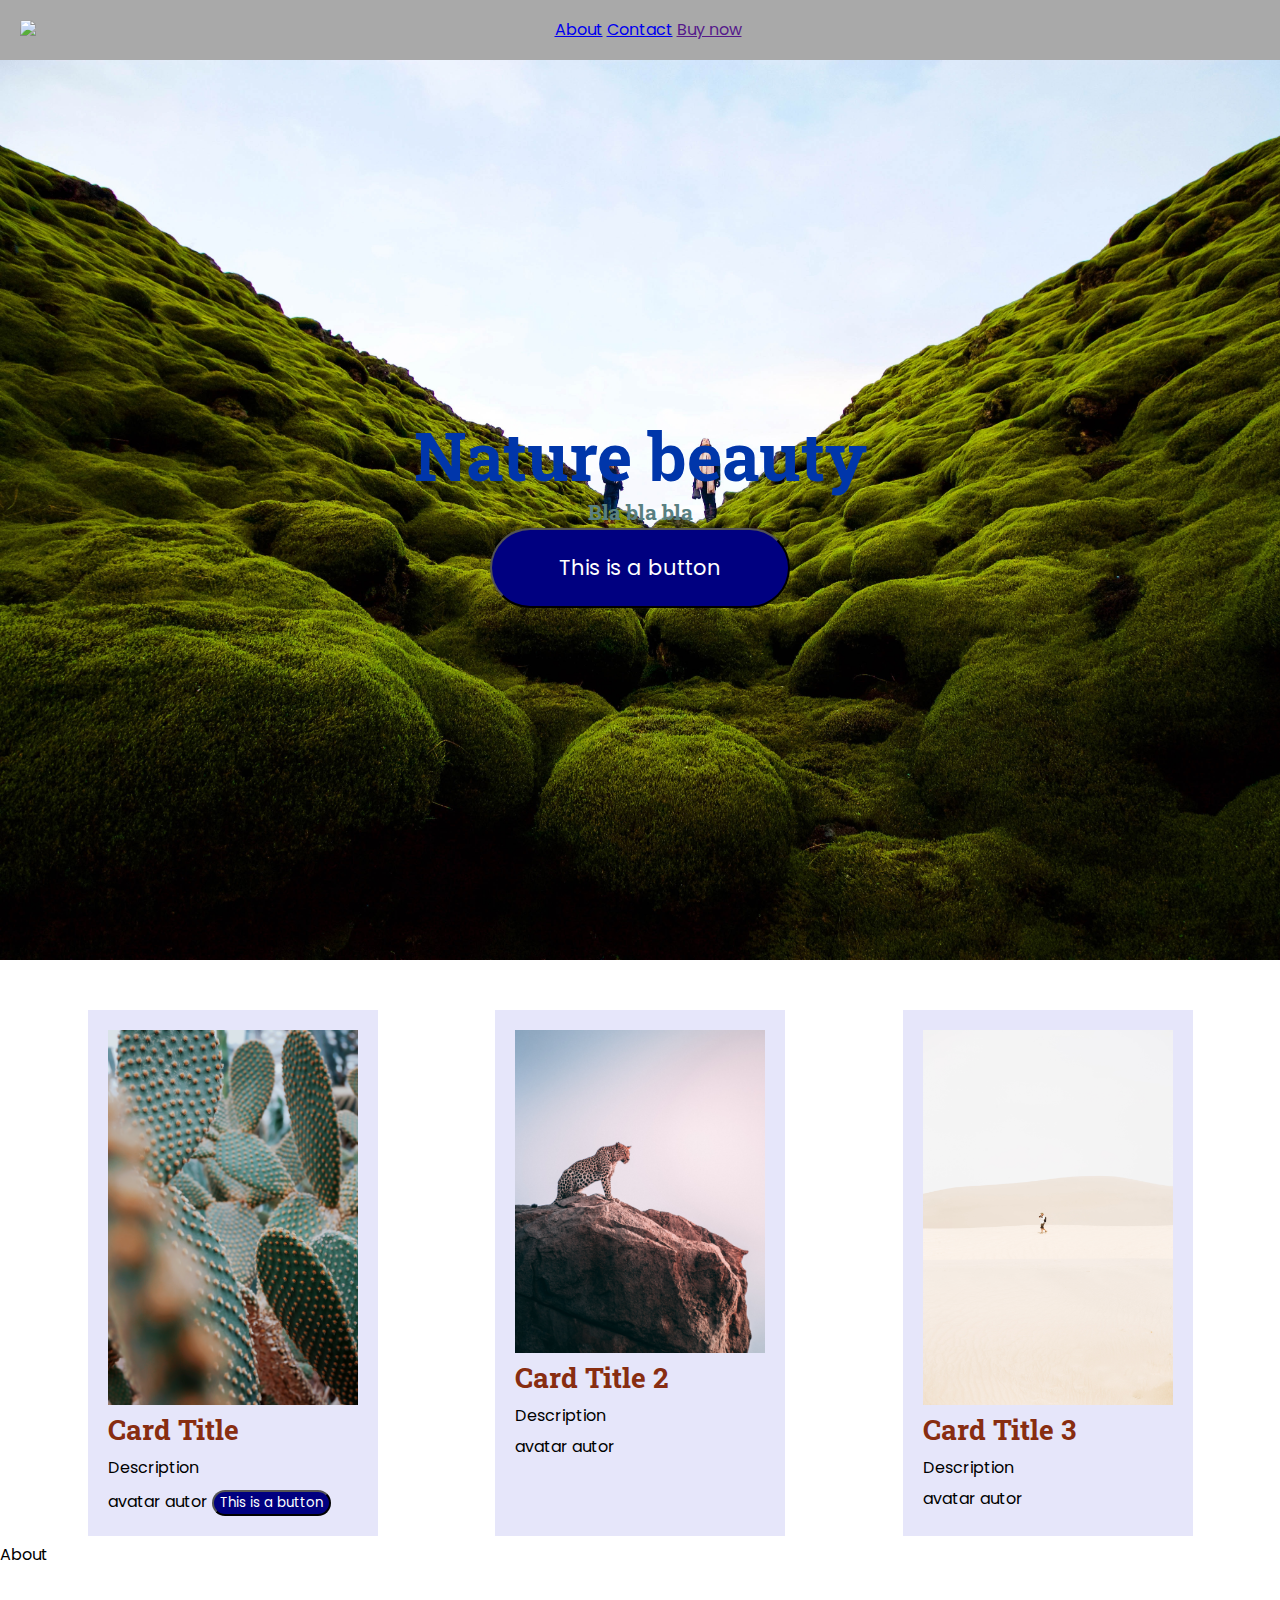
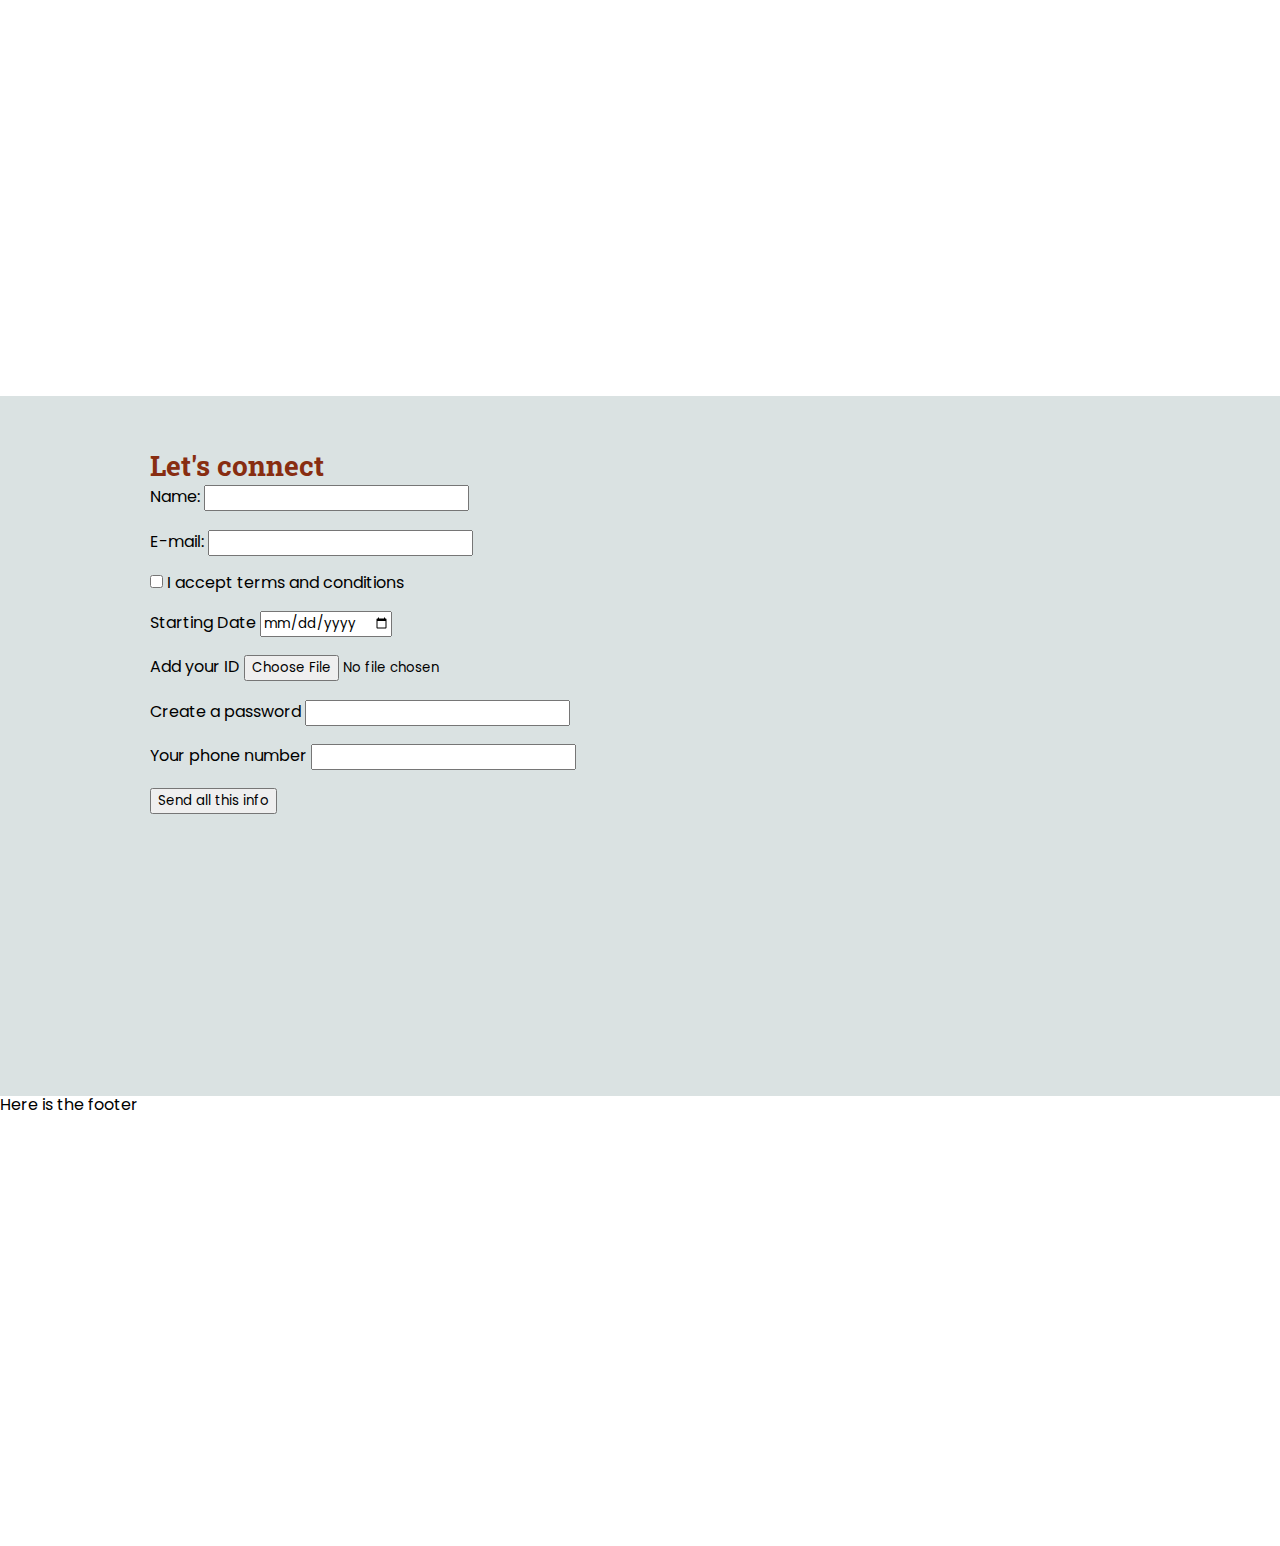
==== commit 0b7c6a99: "мавмывм" ====
--- a/index.html
+++ b/index.html
@@ -15,13 +15,12 @@
 <link href="https://fonts.googleapis.com/css2?family=Poppins&family=Roboto+Slab&display=swap" rel="stylesheet">
 </head>
 <body>
-
 <!-- start header -->
     <header class="container"> 
     <div>
         <img src="https://www.ironhack.com/assets/icons/ironhack_logos/logo.svg" class="logo-header">
     </div>
-<div>
+    <div>
     <nav>
         <a href="#about">About</a>
         <a href="#contact">Contact</a>
@@ -29,16 +28,14 @@
     </nav>
 </div>
     <div>
-        <nav>
         <a href=""><i class="far fa-user-circle fa-2x"></i></a>
         <a href=""><i class="fas fa-search fa-2x"></i></a>
-    </nav>
     </div>
 </header>
 <!-- end header -->
 
 <!-- start hero -->
-<section class="container" id="hero">
+<section id="hero" class="container">
 <h1> Nature beauty</h1>
 <h4> Bla bla bla </h4>
 <button class="btn-large">This is a button </button>
@@ -60,12 +57,11 @@
 
 <!-- start - card 2 -->
 <div class="card">
-    <img src="img/animal.jpg" alt="">
+    <img src="img/animal.jpg" alt="This is a flower">
     <h3>Card Title 2</h3>
     <p>Description</p>
    avatar
    autor
-   
 </div>
 <!-- end - card 2 -->
 
--- a/css/style.css
+++ b/css/style.css
@@ -5,7 +5,7 @@
     margin: 0;
 }
 
-h1, h2, h3, h4 {
+h1, h2, h3, h4, h5, h6 {
     font-family: 'Roboto Slab', serif;
     margin-block: 0.2rem;
 }
@@ -45,30 +45,41 @@
     width: 150px;
 } */
 
+header {
+    background-color: darkgray;
+    justify-content: space-between;
+    align-items: center;
+    padding: 20px;
+}
+
+button {
+    background-color: navy;
+    color: white;
+    border-radius: 50px;
+}
+
+.btn-large {
+    width: 300px;
+    height: 80px;
+    font-size: 21px;
+}
+
+.card {
+    background-color: lavender;
+    padding: 20px;    
+    width: 250px;
+    margin: 50px 30px 10px 30px;
+}
+
+#card {
+    justify-content: space-evenly;
+}
 
 img {
     width: 100%;
 }
 .logo-header {
     width: 100px;
-}
-
-.header {
-    background-color: darkgray;
-    justify-content: space-between;
-    align-items: center;
-    padding: 20px;
-}
-
-.container {
-    /* display: flex; 
-    flex-direction: row;
-    justify-content:space-between;
-    padding: 10px 20px;
-    height: 15vh;
-    align-items: center; */
-    background-color: cornflowerblue;
-    display: flex;
 }
 
 #hero {
@@ -83,27 +94,17 @@
     align-items: center;
 }
 
-button {
-    background-color: navy;
-    color: white;
-    border-radius: 50px;
-}
 
-.btn-large {
-    width: 300px;
-    height: 80px;
-    font-size: 21px;
-}
+
 #about {
     height: 50vh;
 
 }
 
 #contact {
-height: 100vh;
+height: 600px;
 background-color: rgb(218, 226, 226);
 /* border: 5px solid blueviolet; */
-background-position: center;
 padding: 50px 150px;
 
 }
@@ -112,15 +113,8 @@
     height: 50vh;
     }
 
+    .container {
+        display: flex; /* or inline-flex */
+    }
 
-    .card {
-        background-color: lavender;
-        padding: 20px;    
-        width: 250px;
-        margin: 50px 30px 10px 30px;
-    }
-    
-    #card {
-        justify-content: space-evenly;
-    }
     